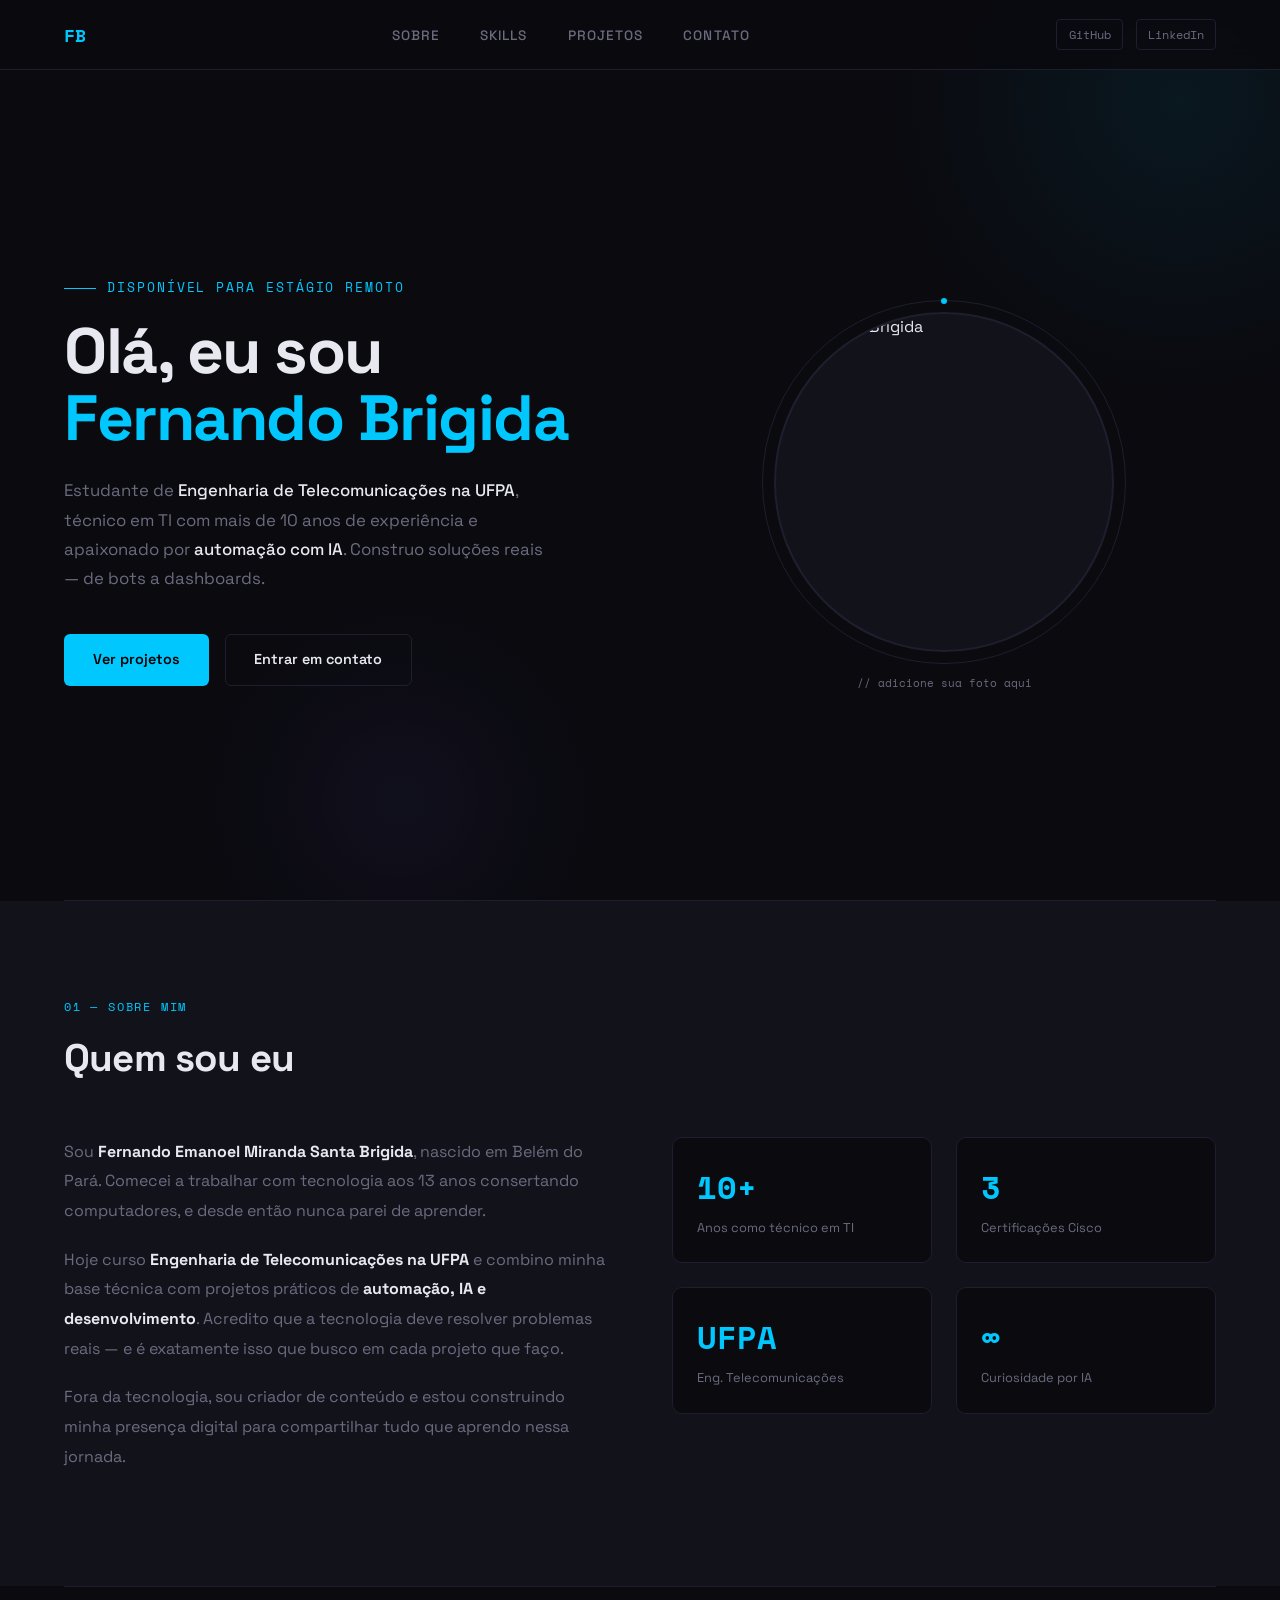
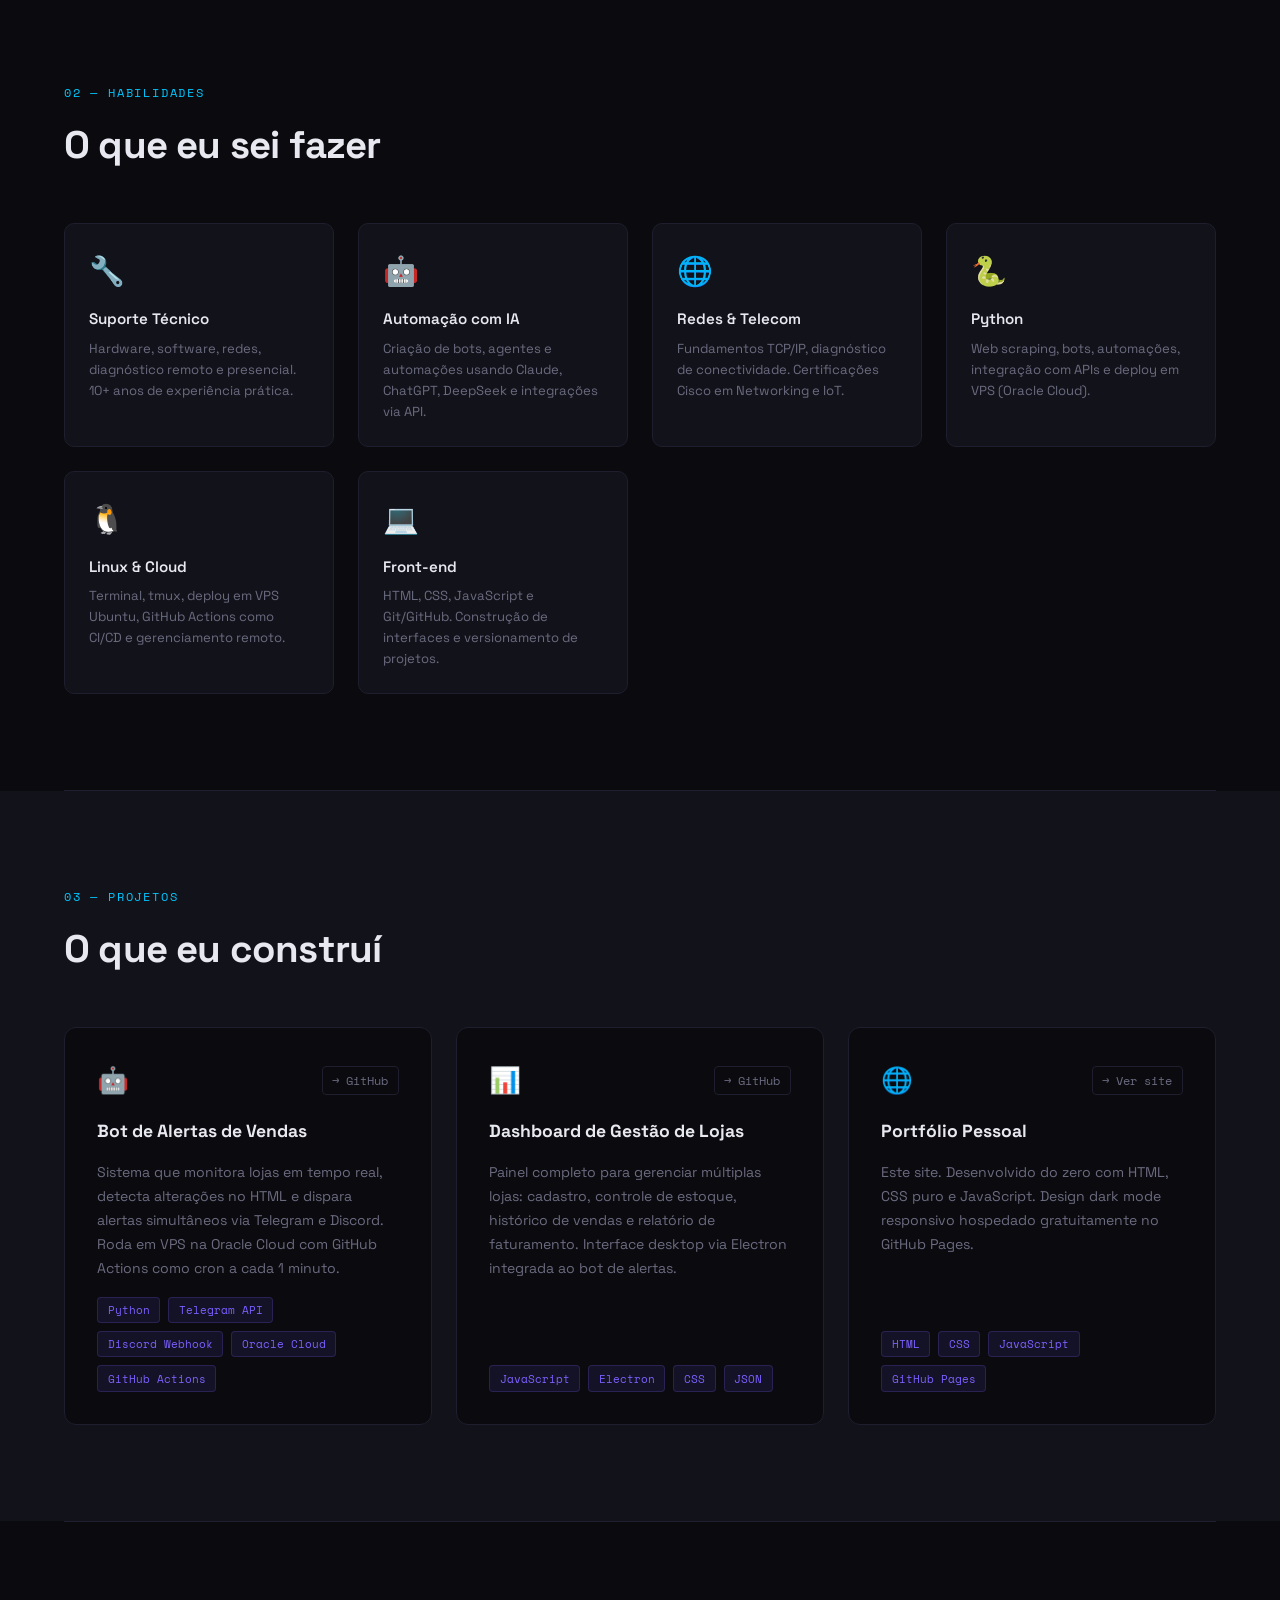
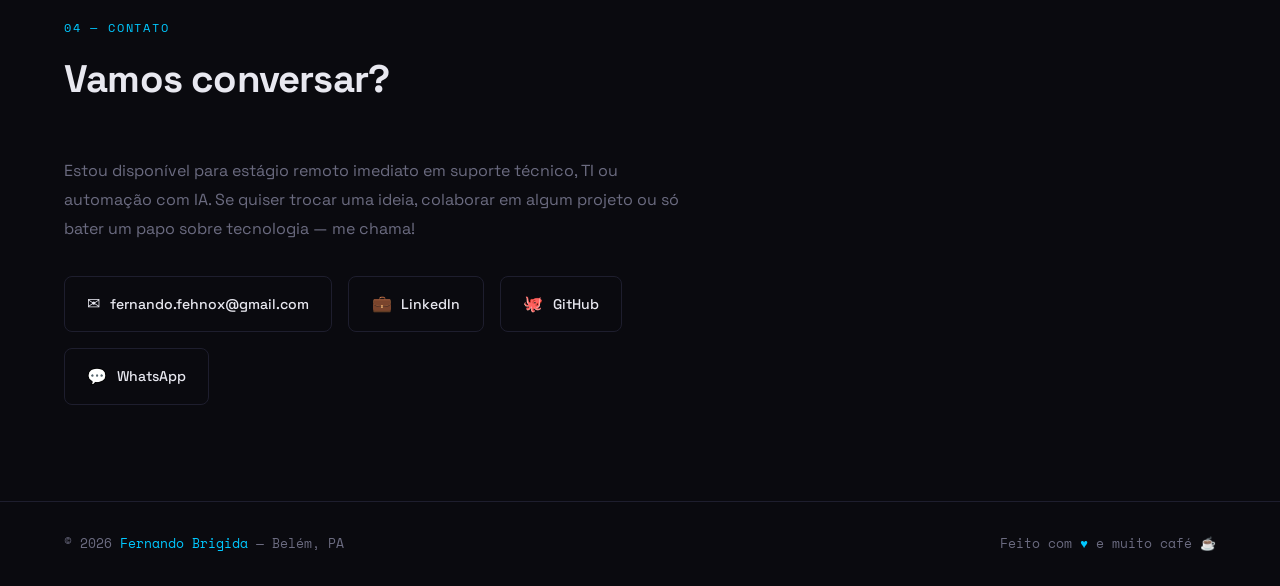
==== index.html @ 45d52f2b "primeiro commit - Portifolio" ====
<!DOCTYPE html>
<html lang="pt-BR">
<head>
  <meta charset="UTF-8" />
  <meta name="viewport" content="width=device-width, initial-scale=1.0" />
  <title>Fernando Brigida</title>
  <link rel="preconnect" href="https://fonts.googleapis.com" />
  <link href="https://fonts.googleapis.com/css2?family=Space+Grotesk:wght@300;400;500;600;700&family=Space+Mono:wght@400;700&display=swap" rel="stylesheet" />
  <link rel="stylesheet" href="style.css" />
</head>
<body>

  <!-- ── NAVBAR ── -->
  <nav id="navbar">
    <div class="nav-logo">FB</div>
    <ul class="nav-links">
      <li><a href="#about">Sobre</a></li>
      <li><a href="#skills">Skills</a></li>
      <li><a href="#projects">Projetos</a></li>
      <li><a href="#contact">Contato</a></li>
    </ul>
    <div class="nav-socials">
      <a href="https://github.com/fehnox" target="_blank">GitHub</a>
      <a href="https://linkedin.com/in/fernandobrigida" target="_blank">LinkedIn</a>
    </div>
    <button class="nav-toggle" id="navToggle" aria-label="Abrir menu">☰</button>
  </nav>

  <!-- Menu mobile -->
  <div class="mobile-menu" id="mobileMenu">
    <a href="#about" class="mobile-link">Sobre</a>
    <a href="#skills" class="mobile-link">Skills</a>
    <a href="#projects" class="mobile-link">Projetos</a>
    <a href="#contact" class="mobile-link">Contato</a>
  </div>

  <!-- ── HERO ── -->
  <section id="hero">
    <div class="hero-text">
      <div class="hero-tag">Disponível para estágio remoto</div>
      <h1>Olá, eu sou<br /><span class="accent">Fernando Brigida</span></h1>
      <p class="hero-desc">
        Estudante de <strong>Engenharia de Telecomunicações na UFPA</strong>, técnico em TI com mais de 10 anos de experiência e apaixonado por <strong>automação com IA</strong>. Construo soluções reais — de bots a dashboards.
      </p>
      <div class="hero-btns">
        <a href="#projects" class="btn btn-primary">Ver projetos</a>
        <a href="#contact" class="btn btn-outline">Entrar em contato</a>
      </div>
    </div>

    <div class="hero-visual">
      <div class="avatar-wrap">
        <div class="avatar-ring"></div>
        <div class="avatar-circle">
        
          <img src="assets/minhafoto.jpg" alt="Fernando Brigida" class="avatar-img" />
          </div>
        <div class="avatar-note">// adicione sua foto aqui</div>
      </div>
    </div>
  </section>

  <div class="divider"></div>

  <!-- ── SOBRE ── -->
  <section id="about">
    <div class="section-label">01 — sobre mim</div>
    <h2 class="section-title">Quem sou eu</h2>
    <div class="about-grid">
      <div class="about-text">
        <p>
          Sou <strong>Fernando Emanoel Miranda Santa Brigida</strong>, nascido em Belém do Pará. Comecei a trabalhar com tecnologia aos 13 anos consertando computadores, e desde então nunca parei de aprender.
        </p>
        <p>
          Hoje curso <strong>Engenharia de Telecomunicações na UFPA</strong> e combino minha base técnica com projetos práticos de <strong>automação, IA e desenvolvimento</strong>. Acredito que a tecnologia deve resolver problemas reais — e é exatamente isso que busco em cada projeto que faço.
        </p>
        <p>
          Fora da tecnologia, sou criador de conteúdo e estou construindo minha presença digital para compartilhar tudo que aprendo nessa jornada.
        </p>
      </div>
      <div class="about-stats">
        <div class="stat-card">
          <div class="stat-num">10+</div>
          <div class="stat-label">Anos como técnico em TI</div>
        </div>
        <div class="stat-card">
          <div class="stat-num">3</div>
          <div class="stat-label">Certificações Cisco</div>
        </div>
        <div class="stat-card">
          <div class="stat-num">UFPA</div>
          <div class="stat-label">Eng. Telecomunicações</div>
        </div>
        <div class="stat-card">
          <div class="stat-num">∞</div>
          <div class="stat-label">Curiosidade por IA</div>
        </div>
      </div>
    </div>
  </section>

  <div class="divider"></div>

  <!-- ── SKILLS ── -->
  <section id="skills">
    <div class="section-label">02 — habilidades</div>
    <h2 class="section-title">O que eu sei fazer</h2>
    <div class="skills-grid">
      <div class="skill-card">
        <div class="skill-icon">🔧</div>
        <div class="skill-name">Suporte Técnico</div>
        <div class="skill-desc">Hardware, software, redes, diagnóstico remoto e presencial. 10+ anos de experiência prática.</div>
      </div>
      <div class="skill-card">
        <div class="skill-icon">🤖</div>
        <div class="skill-name">Automação com IA</div>
        <div class="skill-desc">Criação de bots, agentes e automações usando Claude, ChatGPT, DeepSeek e integrações via API.</div>
      </div>
      <div class="skill-card">
        <div class="skill-icon">🌐</div>
        <div class="skill-name">Redes & Telecom</div>
        <div class="skill-desc">Fundamentos TCP/IP, diagnóstico de conectividade. Certificações Cisco em Networking e IoT.</div>
      </div>
      <div class="skill-card">
        <div class="skill-icon">🐍</div>
        <div class="skill-name">Python</div>
        <div class="skill-desc">Web scraping, bots, automações, integração com APIs e deploy em VPS (Oracle Cloud).</div>
      </div>
      <div class="skill-card">
        <div class="skill-icon">🐧</div>
        <div class="skill-name">Linux & Cloud</div>
        <div class="skill-desc">Terminal, tmux, deploy em VPS Ubuntu, GitHub Actions como CI/CD e gerenciamento remoto.</div>
      </div>
      <div class="skill-card">
        <div class="skill-icon">💻</div>
        <div class="skill-name">Front-end</div>
        <div class="skill-desc">HTML, CSS, JavaScript e Git/GitHub. Construção de interfaces e versionamento de projetos.</div>
      </div>
    </div>
  </section>

  <div class="divider"></div>

  <!-- ── PROJETOS ── -->
  <section id="projects">
    <div class="section-label">03 — projetos</div>
    <h2 class="section-title">O que eu construí</h2>
    <div class="projects-grid">

      <div class="project-card">
        <div class="project-header">
          <div class="project-icon">🤖</div>
          <a href="https://github.com/fehnox/boot-telegram-vendinhas-herosaga" target="_blank" class="project-link">→ GitHub</a>
        </div>
        <div class="project-title">Bot de Alertas de Vendas</div>
        <div class="project-desc">
          Sistema que monitora lojas em tempo real, detecta alterações no HTML e dispara alertas simultâneos via Telegram e Discord. Roda em VPS na Oracle Cloud com GitHub Actions como cron a cada 1 minuto.
        </div>
        <div class="project-tags">
          <span class="tag">Python</span>
          <span class="tag">Telegram API</span>
          <span class="tag">Discord Webhook</span>
          <span class="tag">Oracle Cloud</span>
          <span class="tag">GitHub Actions</span>
        </div>
      </div>

      <div class="project-card">
        <div class="project-header">
          <div class="project-icon">📊</div>
          <a href="https://github.com/fehnox" target="_blank" class="project-link">→ GitHub</a>
        </div>
        <div class="project-title">Dashboard de Gestão de Lojas</div>
        <div class="project-desc">
          Painel completo para gerenciar múltiplas lojas: cadastro, controle de estoque, histórico de vendas e relatório de faturamento. Interface desktop via Electron integrada ao bot de alertas.
        </div>
        <div class="project-tags">
          <span class="tag">JavaScript</span>
          <span class="tag">Electron</span>
          <span class="tag">CSS</span>
          <span class="tag">JSON</span>
        </div>
      </div>

      <div class="project-card">
        <div class="project-header">
          <div class="project-icon">🌐</div>
          <a href="https://fehnox.github.io" target="_blank" class="project-link">→ Ver site</a>
        </div>
        <div class="project-title">Portfólio Pessoal</div>
        <div class="project-desc">
          Este site. Desenvolvido do zero com HTML, CSS puro e JavaScript. Design dark mode responsivo hospedado gratuitamente no GitHub Pages.
        </div>
        <div class="project-tags">
          <span class="tag">HTML</span>
          <span class="tag">CSS</span>
          <span class="tag">JavaScript</span>
          <span class="tag">GitHub Pages</span>
        </div>
      </div>

    </div>
  </section>

  <div class="divider"></div>

  <!-- ── CONTATO ── -->
  <section id="contact">
    <div class="section-label">04 — contato</div>
    <h2 class="section-title">Vamos conversar?</h2>
    <div class="contact-inner">
      <p>
        Estou disponível para estágio remoto imediato em suporte técnico, TI ou automação com IA. Se quiser trocar uma ideia, colaborar em algum projeto ou só bater um papo sobre tecnologia — me chama!
      </p>
      <div class="contact-links">
        <a href="mailto:fernando.fehnox@gmail.com" class="contact-link">
          <span class="icon">✉</span> fernando.fehnox@gmail.com
        </a>
        <a href="https://linkedin.com/in/fernandobrigida" target="_blank" class="contact-link">
          <span class="icon">💼</span> LinkedIn
        </a>
        <a href="https://github.com/fehnox" target="_blank" class="contact-link">
          <span class="icon">🐙</span> GitHub
        </a>
        <a href="https://wa.me/5591980102718" target="_blank" class="contact-link">
          <span class="icon">💬</span> WhatsApp
        </a>
      </div>
    </div>
  </section>

  <!-- ── FOOTER ── -->
  <footer>
    <p>© 2026 <span class="accent">Fernando Brigida</span> — Belém, PA</p>
    <p>Feito com <span class="accent">♥</span> e muito café ☕</p>
  </footer>

  <script src="script.js"></script>
</body>
</html>
---- style.css ----
/* ─────────────────────────────────────────
   style.css — Fernando Brígida Portfolio
   ───────────────────────────────────────── */

/* ── RESET & VARIÁVEIS ── */
*, *::before, *::after {
  box-sizing: border-box;
  margin: 0;
  padding: 0;
}

:root {
  --bg:         #0a0a0f;
  --surface:    #12121a;
  --border:     #1e1e2e;
  --accent:     #00c8ff;
  --accent2:    #7b61ff;
  --text:       #e8e8f0;
  --muted:      #6b6b80;
  --font-head:  'Space Grotesk', sans-serif;
  --font-mono:  'Space Mono', monospace;
}

html {
  scroll-behavior: smooth;
}

body {
  background: var(--bg);
  color: var(--text);
  font-family: var(--font-head);
  line-height: 1.6;
  overflow-x: hidden;
}

/* ── UTILITÁRIOS ── */
.accent { color: var(--accent); }

.divider {
  height: 1px;
  background: var(--border);
  margin: 0 4rem;
}

.section-label {
  font-family: var(--font-mono);
  font-size: 0.75rem;
  color: var(--accent);
  letter-spacing: 0.15em;
  text-transform: uppercase;
  margin-bottom: 0.7rem;
}

.section-title {
  font-size: clamp(1.8rem, 3vw, 2.6rem);
  font-weight: 700;
  letter-spacing: -0.8px;
  margin-bottom: 3rem;
}

/* ── BOTÕES ── */
.btn {
  display: inline-flex;
  align-items: center;
  gap: 0.5rem;
  padding: 0.85rem 1.8rem;
  border-radius: 6px;
  font-family: var(--font-head);
  font-size: 0.9rem;
  font-weight: 600;
  text-decoration: none;
  transition: all 0.2s;
  cursor: pointer;
  border: none;
}

.btn-primary {
  background: var(--accent);
  color: #000;
}
.btn-primary:hover {
  background: #33d4ff;
  transform: translateY(-2px);
}

.btn-outline {
  border: 1px solid var(--border);
  color: var(--text);
  background: transparent;
}
.btn-outline:hover {
  border-color: var(--accent);
  color: var(--accent);
}

/* ── NAVBAR ── */
#navbar {
  position: fixed;
  top: 0; left: 0; right: 0;
  z-index: 100;
  display: flex;
  align-items: center;
  justify-content: space-between;
  padding: 1.2rem 4rem;
  background: rgba(10, 10, 15, 0.85);
  backdrop-filter: blur(12px);
  border-bottom: 1px solid var(--border);
  transition: padding 0.3s;
}

#navbar.scrolled {
  padding: 0.8rem 4rem;
}

.nav-logo {
  font-family: var(--font-mono);
  font-size: 1.1rem;
  font-weight: 700;
  color: var(--accent);
  letter-spacing: -0.5px;
}

.nav-links {
  display: flex;
  gap: 2.5rem;
  list-style: none;
}

.nav-links a {
  color: var(--muted);
  text-decoration: none;
  font-size: 0.85rem;
  font-weight: 500;
  letter-spacing: 0.08em;
  text-transform: uppercase;
  transition: color 0.2s;
  position: relative;
}

.nav-links a::after {
  content: '';
  position: absolute;
  bottom: -4px; left: 0;
  width: 0; height: 1px;
  background: var(--accent);
  transition: width 0.2s;
}

.nav-links a:hover { color: var(--text); }
.nav-links a:hover::after { width: 100%; }

.nav-socials {
  display: flex;
  gap: 0.8rem;
}

.nav-socials a {
  color: var(--muted);
  text-decoration: none;
  font-size: 0.75rem;
  font-family: var(--font-mono);
  border: 1px solid var(--border);
  padding: 0.3rem 0.7rem;
  border-radius: 4px;
  transition: all 0.2s;
}
.nav-socials a:hover {
  color: var(--accent);
  border-color: var(--accent);
}

.nav-toggle {
  display: none;
  background: none;
  border: 1px solid var(--border);
  color: var(--text);
  font-size: 1.1rem;
  padding: 0.3rem 0.6rem;
  border-radius: 4px;
  cursor: pointer;
}

/* ── MENU MOBILE ── */
.mobile-menu {
  display: none;
  flex-direction: column;
  position: fixed;
  top: 65px; left: 0; right: 0;
  background: var(--surface);
  border-bottom: 1px solid var(--border);
  z-index: 99;
  padding: 1rem 0;
}

.mobile-menu.open {
  display: flex;
}

.mobile-link {
  color: var(--text);
  text-decoration: none;
  padding: 0.9rem 2rem;
  font-size: 0.95rem;
  font-weight: 500;
  border-bottom: 1px solid var(--border);
  transition: color 0.2s, background 0.2s;
}
.mobile-link:hover {
  color: var(--accent);
  background: rgba(0, 200, 255, 0.05);
}

/* ── HERO ── */
#hero {
  min-height: 100vh;
  display: grid;
  grid-template-columns: 1fr 1fr;
  align-items: center;
  padding: 8rem 4rem 4rem;
  gap: 4rem;
  position: relative;
  overflow: hidden;
}

/* Glows decorativos */
#hero::before {
  content: '';
  position: absolute;
  top: -200px; right: -200px;
  width: 600px; height: 600px;
  background: radial-gradient(circle, rgba(0,200,255,0.07) 0%, transparent 70%);
  pointer-events: none;
}
#hero::after {
  content: '';
  position: absolute;
  bottom: -100px; left: 200px;
  width: 400px; height: 400px;
  background: radial-gradient(circle, rgba(123,97,255,0.06) 0%, transparent 70%);
  pointer-events: none;
}

.hero-text {
  position: relative;
  z-index: 1;
}

.hero-tag {
  font-family: var(--font-mono);
  font-size: 0.8rem;
  color: var(--accent);
  letter-spacing: 0.15em;
  text-transform: uppercase;
  margin-bottom: 1.2rem;
  display: flex;
  align-items: center;
  gap: 0.7rem;
}
.hero-tag::before {
  content: '';
  width: 2rem; height: 1px;
  background: var(--accent);
}

.hero-text h1 {
  font-size: clamp(2.8rem, 5vw, 4.5rem);
  font-weight: 700;
  line-height: 1.05;
  margin-bottom: 1.5rem;
  letter-spacing: -1.5px;
}

.hero-desc {
  color: var(--muted);
  font-size: 1.05rem;
  max-width: 480px;
  margin-bottom: 2.5rem;
  line-height: 1.75;
}
.hero-desc strong { color: var(--text); font-weight: 500; }

.hero-btns {
  display: flex;
  gap: 1rem;
  flex-wrap: wrap;
}

/* ── AVATAR ── */
.hero-visual {
  display: flex;
  justify-content: center;
  align-items: center;
  position: relative;
  z-index: 1;
}

.avatar-wrap {
  position: relative;
  width: 340px; height: 340px;
}

.avatar-ring {
  position: absolute;
  inset: -12px;
  border-radius: 50%;
  border: 1px solid var(--border);
  animation: spin 20s linear infinite;
}
.avatar-ring::before {
  content: '';
  position: absolute;
  top: -3px; left: 50%;
  width: 6px; height: 6px;
  background: var(--accent);
  border-radius: 50%;
  transform: translateX(-50%);
}

@keyframes spin {
  to { transform: rotate(360deg); }
}

.avatar-circle {
  width: 100%; height: 100%;
  border-radius: 50%;
  background: var(--surface);
  border: 2px solid var(--border);
  display: flex;
  align-items: center;
  justify-content: center;
  overflow: hidden;
}

.avatar-placeholder {
  font-size: 7rem;
  line-height: 1;
  user-select: none;
}

.avatar-img {
  width: 100%;
  height: 100%;
  object-fit: cover;
}

.avatar-note {
  position: absolute;
  bottom: -2.5rem; left: 50%;
  transform: translateX(-50%);
  font-family: var(--font-mono);
  font-size: 0.7rem;
  color: var(--muted);
  white-space: nowrap;
}

/* ── SOBRE ── */
#about {
  background: var(--surface);
  padding: 6rem 4rem;
}

.about-grid {
  display: grid;
  grid-template-columns: 1fr 1fr;
  gap: 4rem;
  align-items: start;
}

.about-text p {
  color: var(--muted);
  line-height: 1.85;
  margin-bottom: 1.2rem;
  font-size: 1rem;
}
.about-text p strong { color: var(--text); }

.about-stats {
  display: grid;
  grid-template-columns: 1fr 1fr;
  gap: 1.5rem;
}

.stat-card {
  background: var(--bg);
  border: 1px solid var(--border);
  border-radius: 10px;
  padding: 1.5rem;
  transition: border-color 0.2s;
}
.stat-card:hover { border-color: var(--accent); }

.stat-num {
  font-size: 2rem;
  font-weight: 700;
  color: var(--accent);
  font-family: var(--font-mono);
}

.stat-label {
  font-size: 0.8rem;
  color: var(--muted);
  margin-top: 0.3rem;
}

/* ── SKILLS ── */
#skills {
  padding: 6rem 4rem;
}

.skills-grid {
  display: grid;
  grid-template-columns: repeat(auto-fill, minmax(260px, 1fr));
  gap: 1.5rem;
}

.skill-card {
  background: var(--surface);
  border: 1px solid var(--border);
  border-radius: 10px;
  padding: 1.5rem;
  transition: border-color 0.2s, transform 0.2s;
}
.skill-card:hover {
  border-color: var(--accent);
  transform: translateY(-3px);
}

.skill-icon { font-size: 1.8rem; margin-bottom: 0.8rem; }
.skill-name { font-weight: 600; font-size: 0.95rem; margin-bottom: 0.4rem; }
.skill-desc { font-size: 0.82rem; color: var(--muted); line-height: 1.6; }

/* ── PROJETOS ── */
#projects {
  background: var(--surface);
  padding: 6rem 4rem;
}

.projects-grid {
  display: grid;
  grid-template-columns: repeat(auto-fill, minmax(320px, 1fr));
  gap: 1.5rem;
}

.project-card {
  background: var(--bg);
  border: 1px solid var(--border);
  border-radius: 12px;
  padding: 2rem;
  display: flex;
  flex-direction: column;
  gap: 1rem;
  transition: border-color 0.2s, transform 0.2s;
}
.project-card:hover {
  border-color: var(--accent2);
  transform: translateY(-4px);
}

.project-header {
  display: flex;
  align-items: center;
  justify-content: space-between;
}

.project-icon { font-size: 1.6rem; }

.project-link {
  font-family: var(--font-mono);
  font-size: 0.75rem;
  color: var(--muted);
  text-decoration: none;
  border: 1px solid var(--border);
  padding: 0.25rem 0.6rem;
  border-radius: 4px;
  transition: all 0.2s;
}
.project-link:hover {
  color: var(--accent);
  border-color: var(--accent);
}

.project-title {
  font-weight: 700;
  font-size: 1.1rem;
}

.project-desc {
  font-size: 0.88rem;
  color: var(--muted);
  line-height: 1.7;
  flex: 1;
}

.project-tags {
  display: flex;
  gap: 0.5rem;
  flex-wrap: wrap;
  margin-top: auto;
}

.tag {
  font-family: var(--font-mono);
  font-size: 0.7rem;
  color: var(--accent2);
  background: rgba(123, 97, 255, 0.1);
  border: 1px solid rgba(123, 97, 255, 0.2);
  padding: 0.2rem 0.6rem;
  border-radius: 4px;
}

/* ── CONTATO ── */
#contact {
  padding: 6rem 4rem;
}

.contact-inner {
  max-width: 640px;
}

.contact-inner p {
  color: var(--muted);
  font-size: 1rem;
  line-height: 1.8;
  margin-bottom: 2rem;
}

.contact-links {
  display: flex;
  flex-wrap: wrap;
  gap: 1rem;
}

.contact-link {
  display: flex;
  align-items: center;
  gap: 0.6rem;
  padding: 0.9rem 1.4rem;
  border: 1px solid var(--border);
  border-radius: 8px;
  text-decoration: none;
  color: var(--text);
  font-size: 0.88rem;
  font-weight: 500;
  transition: all 0.2s;
}
.contact-link:hover {
  border-color: var(--accent);
  color: var(--accent);
  transform: translateY(-2px);
}

.contact-link .icon { font-size: 1rem; }

/* ── FOOTER ── */
footer {
  padding: 2rem 4rem;
  border-top: 1px solid var(--border);
  display: flex;
  align-items: center;
  justify-content: space-between;
}

footer p {
  font-size: 0.8rem;
  color: var(--muted);
  font-family: var(--font-mono);
}

/* ── RESPONSIVO ── */
@media (max-width: 900px) {
  .about-grid { grid-template-columns: 1fr; }
  #hero { grid-template-columns: 1fr; padding: 7rem 2rem 3rem; }
}

@media (max-width: 768px) {
  #navbar { padding: 1rem 1.5rem; }
  .nav-links { display: none; }
  .nav-socials { display: none; }
  .nav-toggle { display: block; }

  .divider { margin: 0 1.5rem; }

  #hero {
    text-align: center;
    padding: 6rem 1.5rem 3rem;
  }
  .hero-visual { order: -1; }
  .avatar-wrap { width: 220px; height: 220px; }
  .hero-tag { justify-content: center; }
  .hero-btns { justify-content: center; }

  #about, #skills, #projects, #contact { padding: 4rem 1.5rem; }

  footer {
    padding: 1.5rem;
    flex-direction: column;
    gap: 0.5rem;
    text-align: center;
  }
}
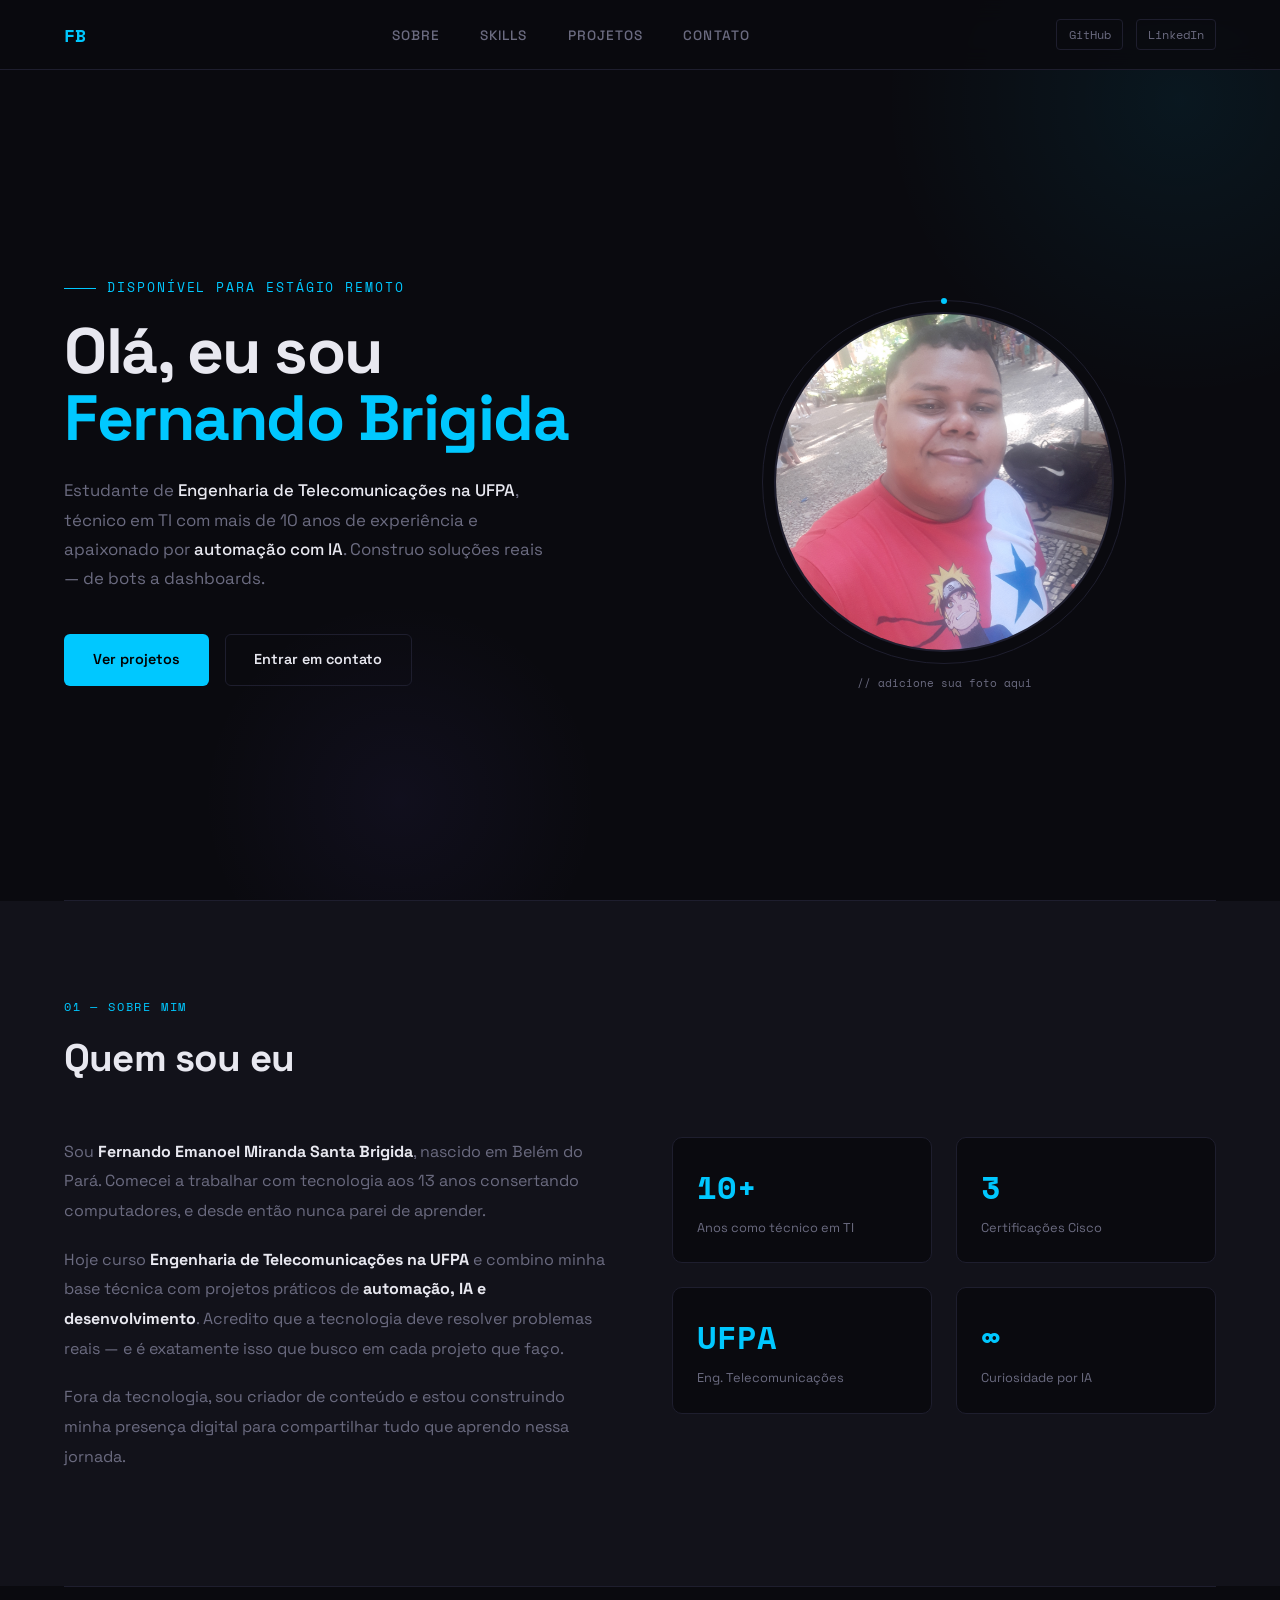
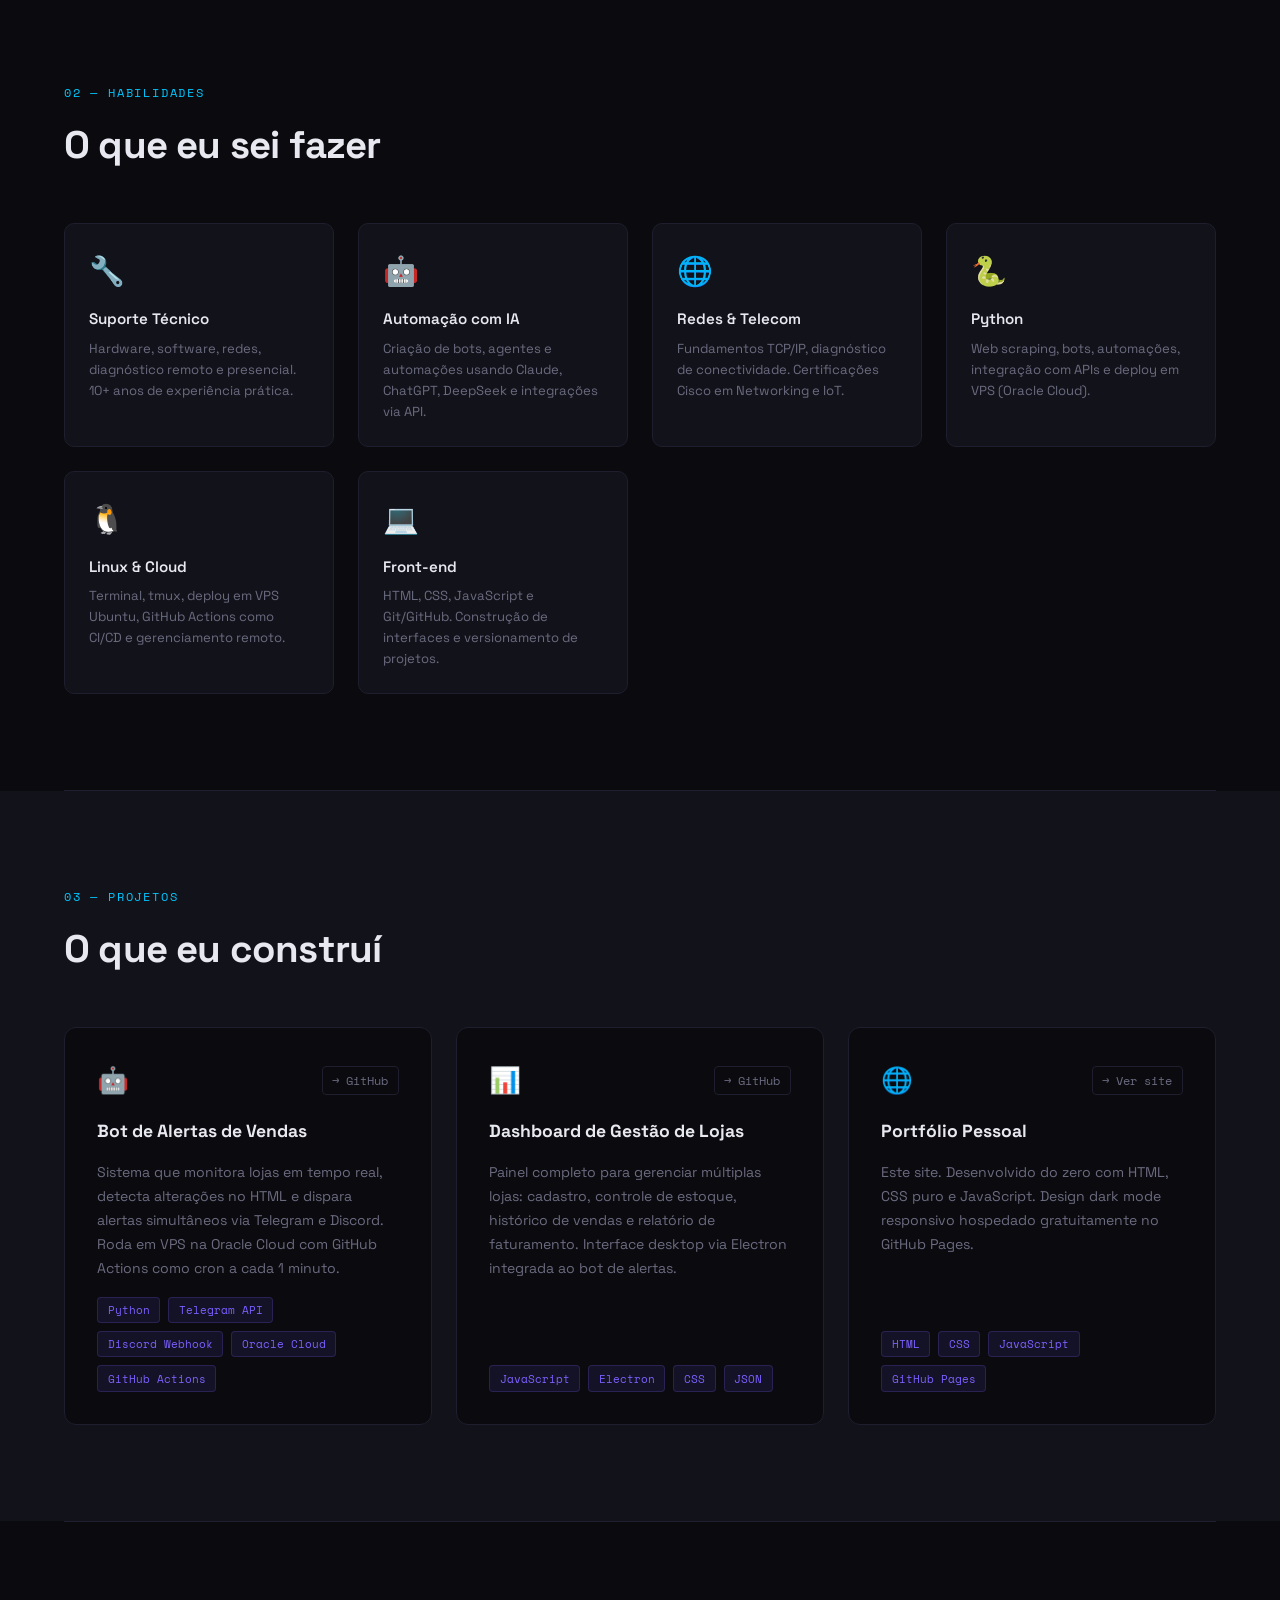
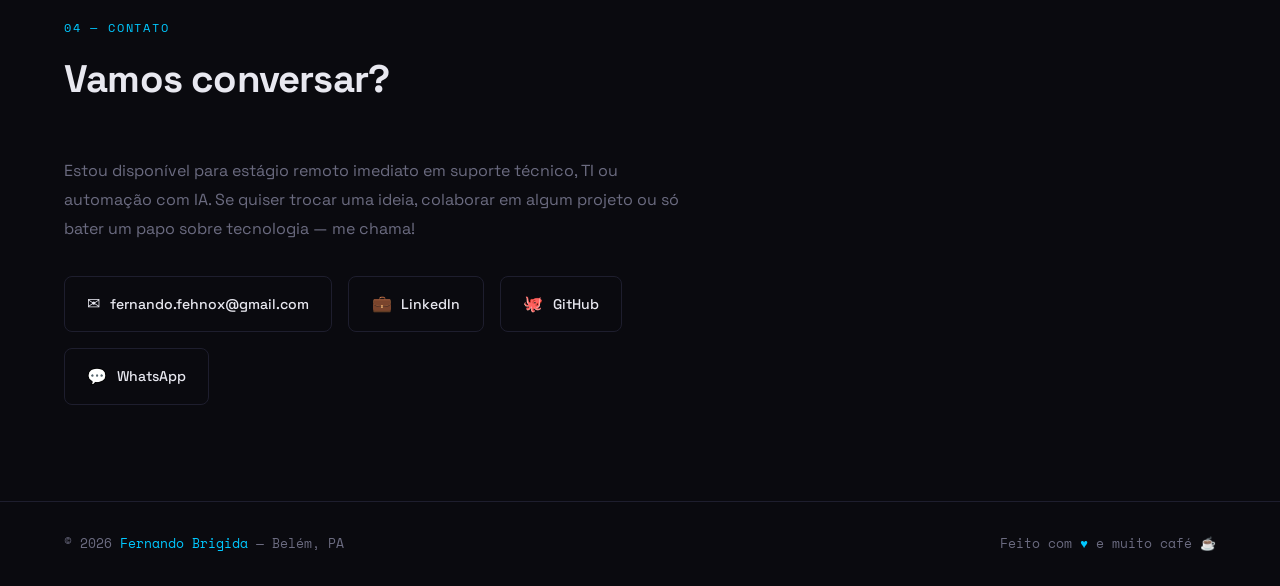
==== commit 7bb3cc7c: "corrige do caminho da foto" ====
--- a/index.html
+++ b/index.html
@@ -53,7 +53,7 @@
         <div class="avatar-ring"></div>
         <div class="avatar-circle">
         
-          <img src="assets/minhafoto.jpg" alt="Fernando Brigida" class="avatar-img" />
+          <img src="Assets/minhafoto.jpg" alt="Fernando Brígida" class="avatar-img" />
           </div>
         <div class="avatar-note">// adicione sua foto aqui</div>
       </div>
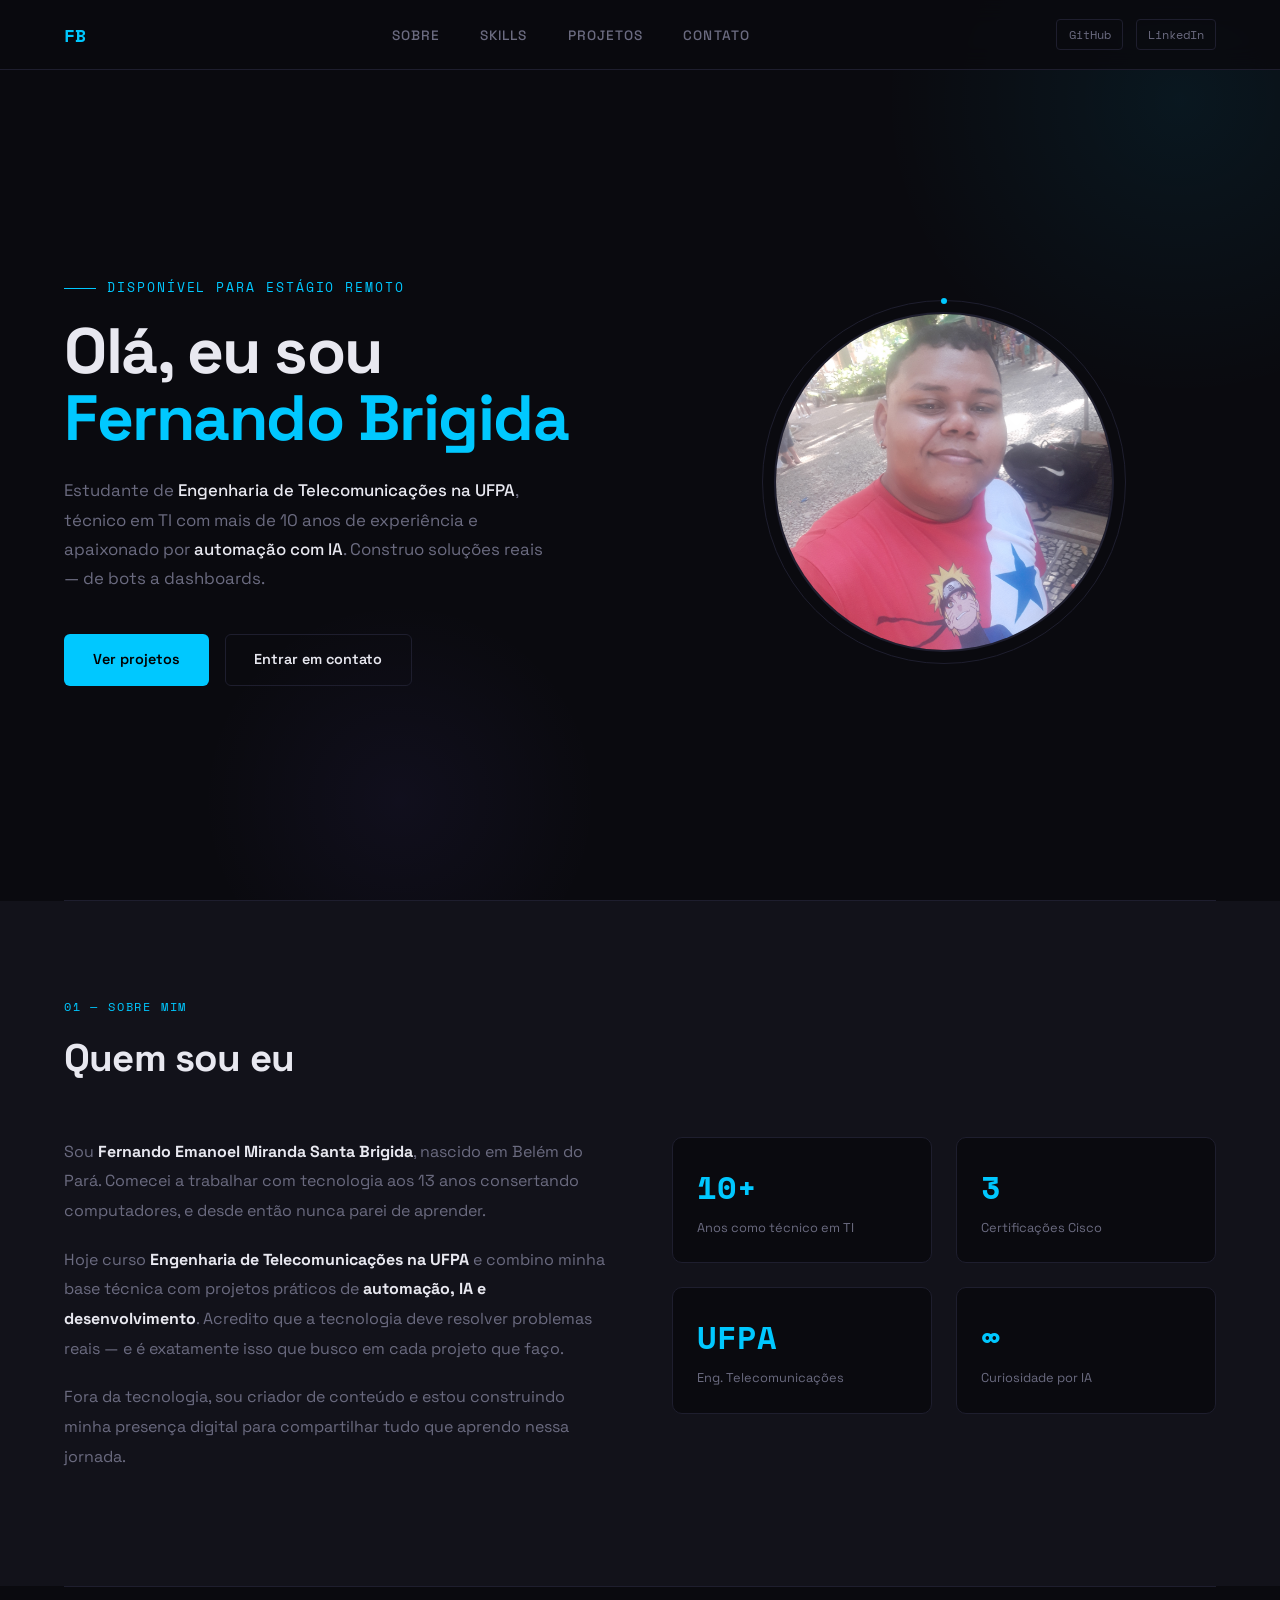
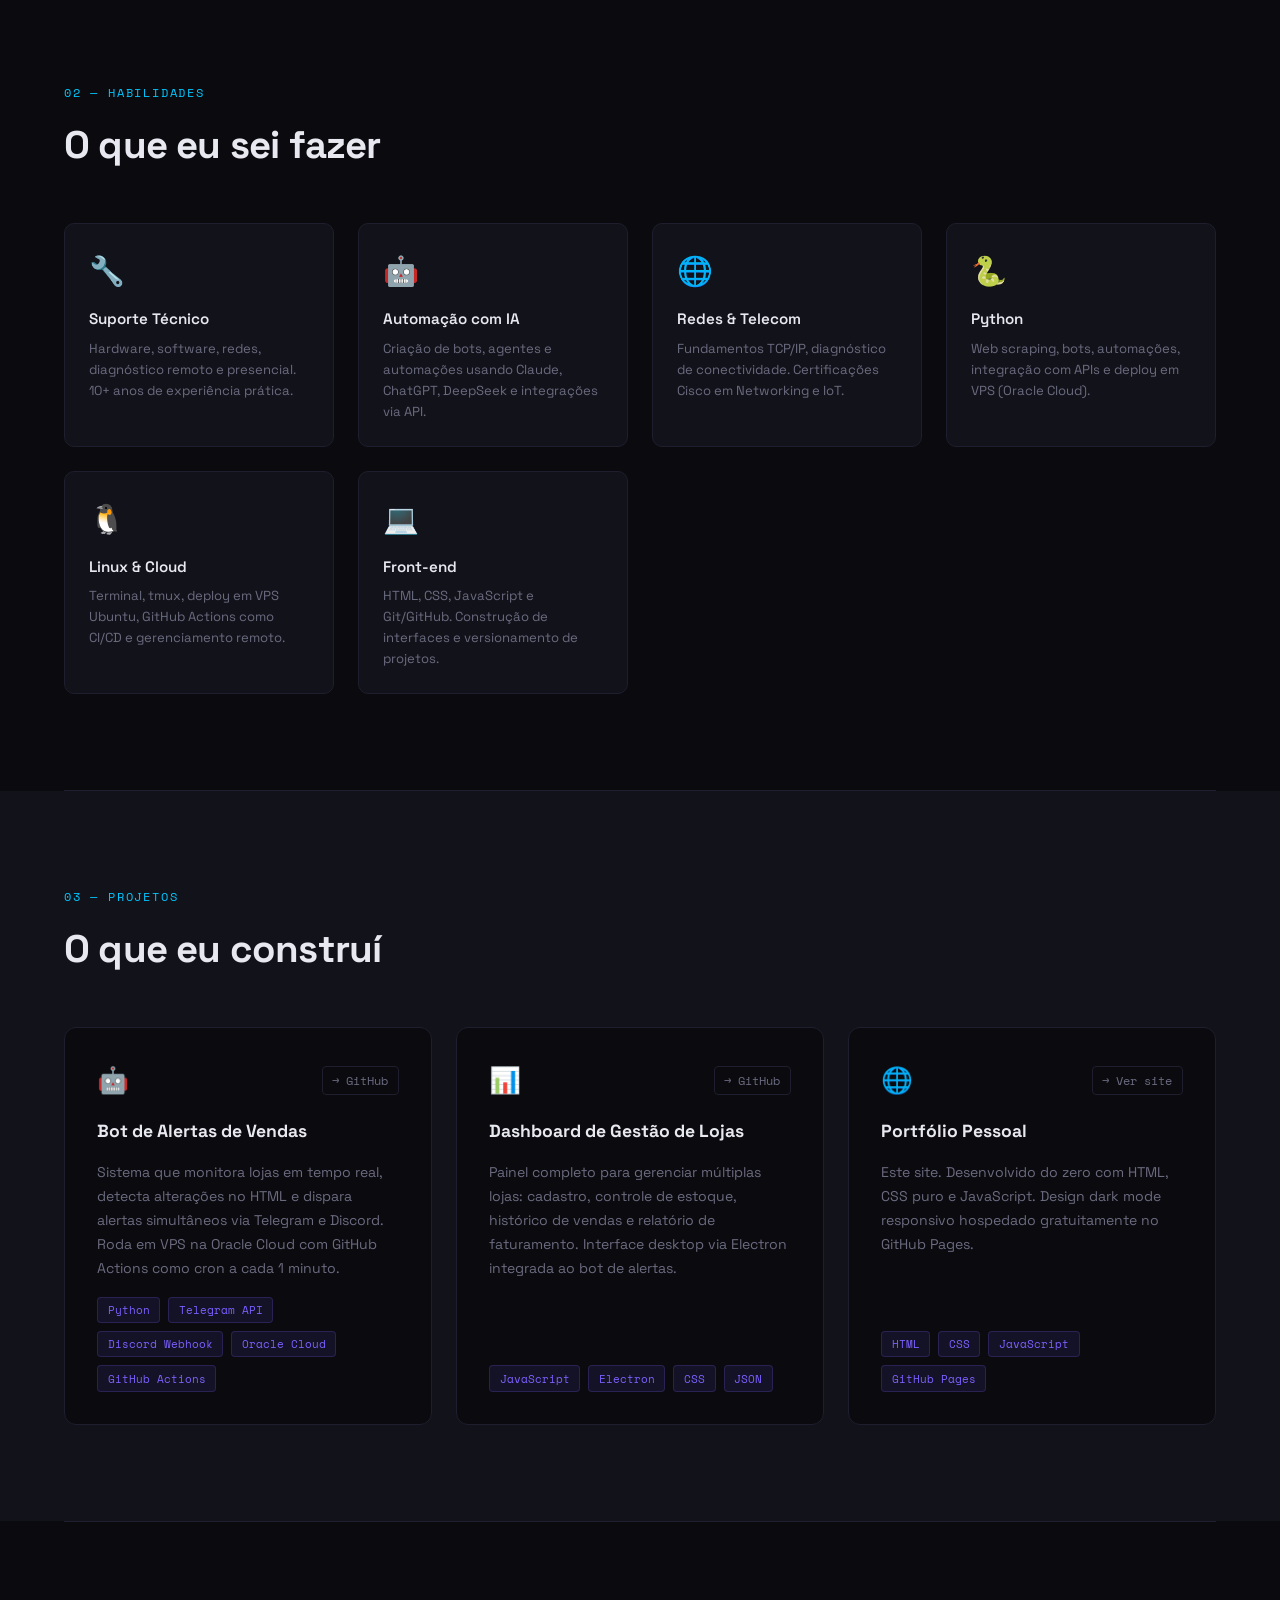
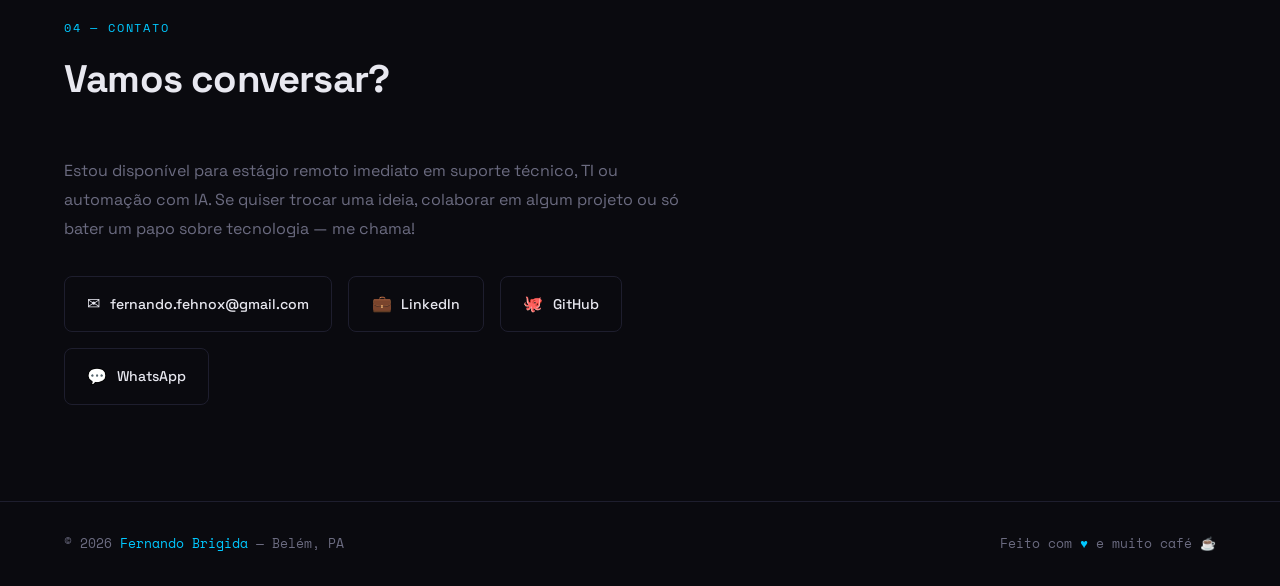
==== commit b7ed8e20: "corrigindo bugs" ====
--- a/index.html
+++ b/index.html
@@ -55,7 +55,7 @@
         
           <img src="Assets/minhafoto.jpg" alt="Fernando Brígida" class="avatar-img" />
           </div>
-        <div class="avatar-note">// adicione sua foto aqui</div>
+        <div class="avatar-note"></div>
       </div>
     </div>
   </section>
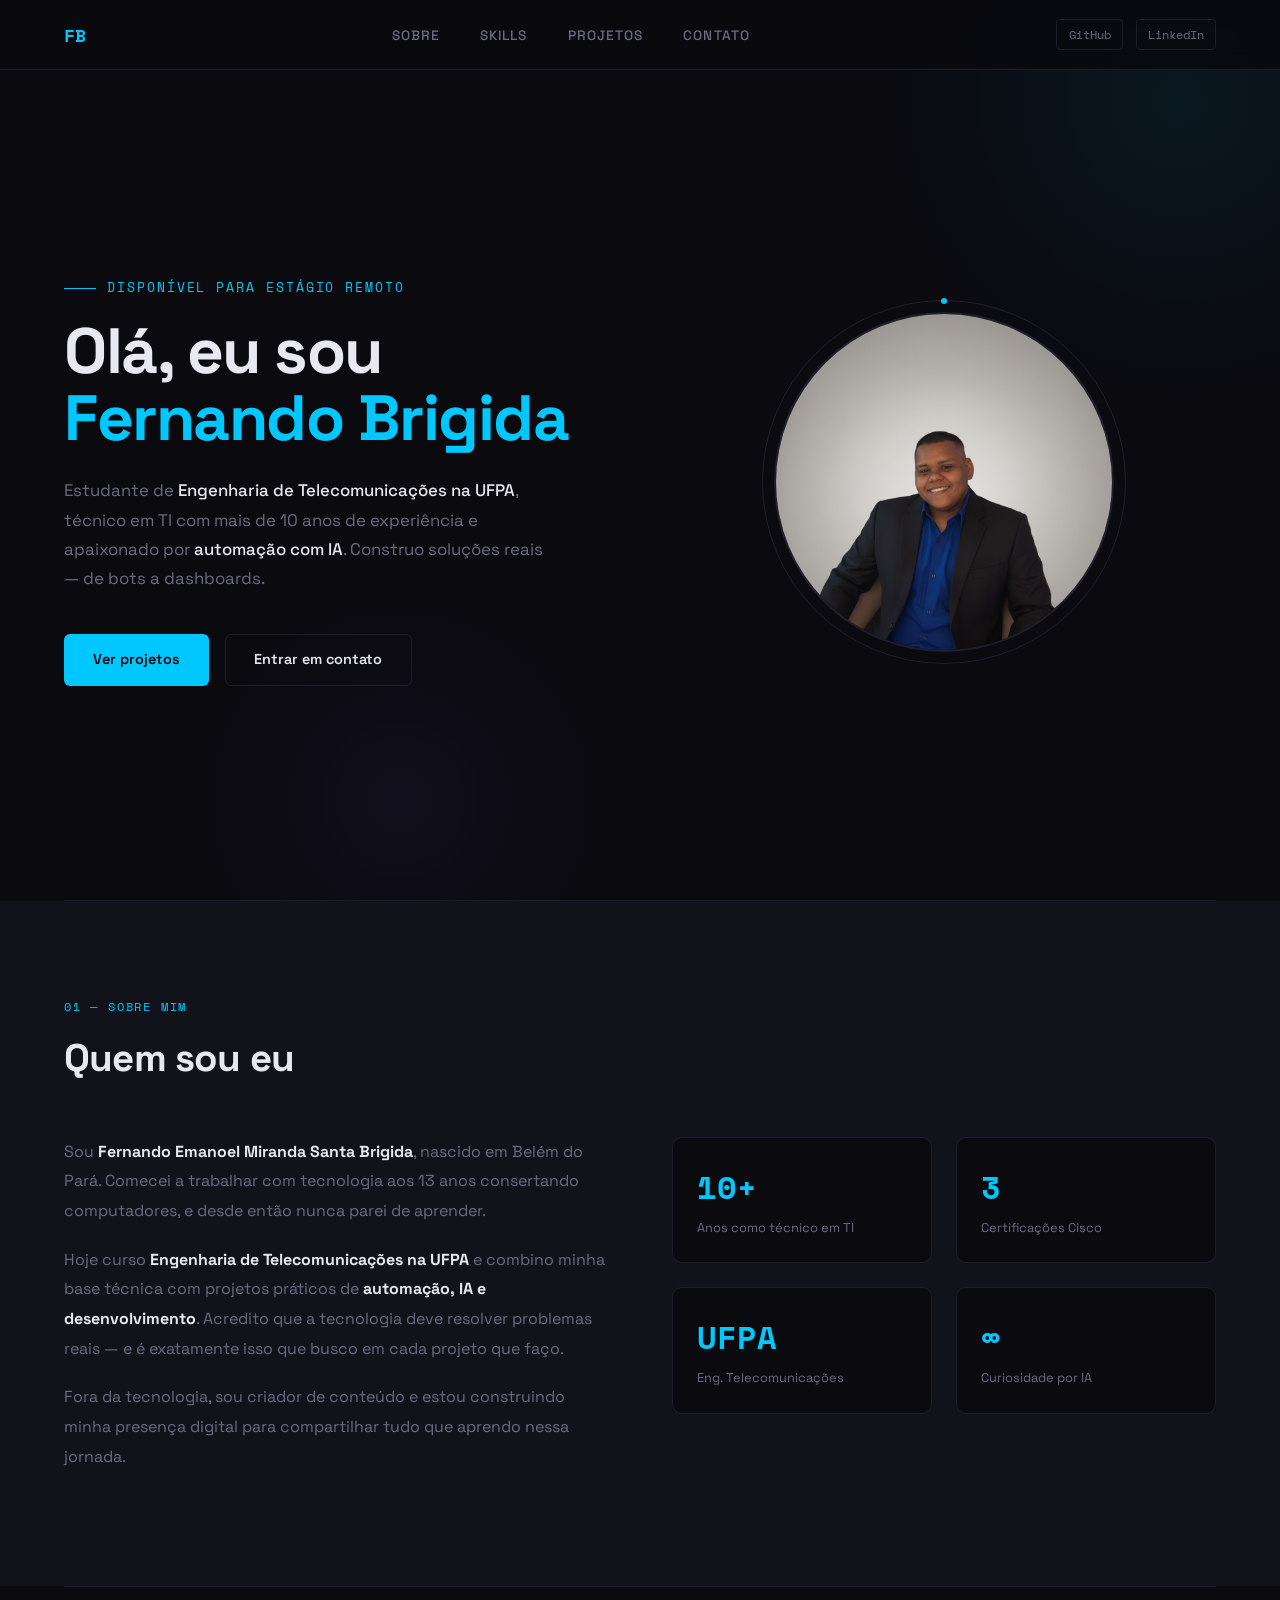
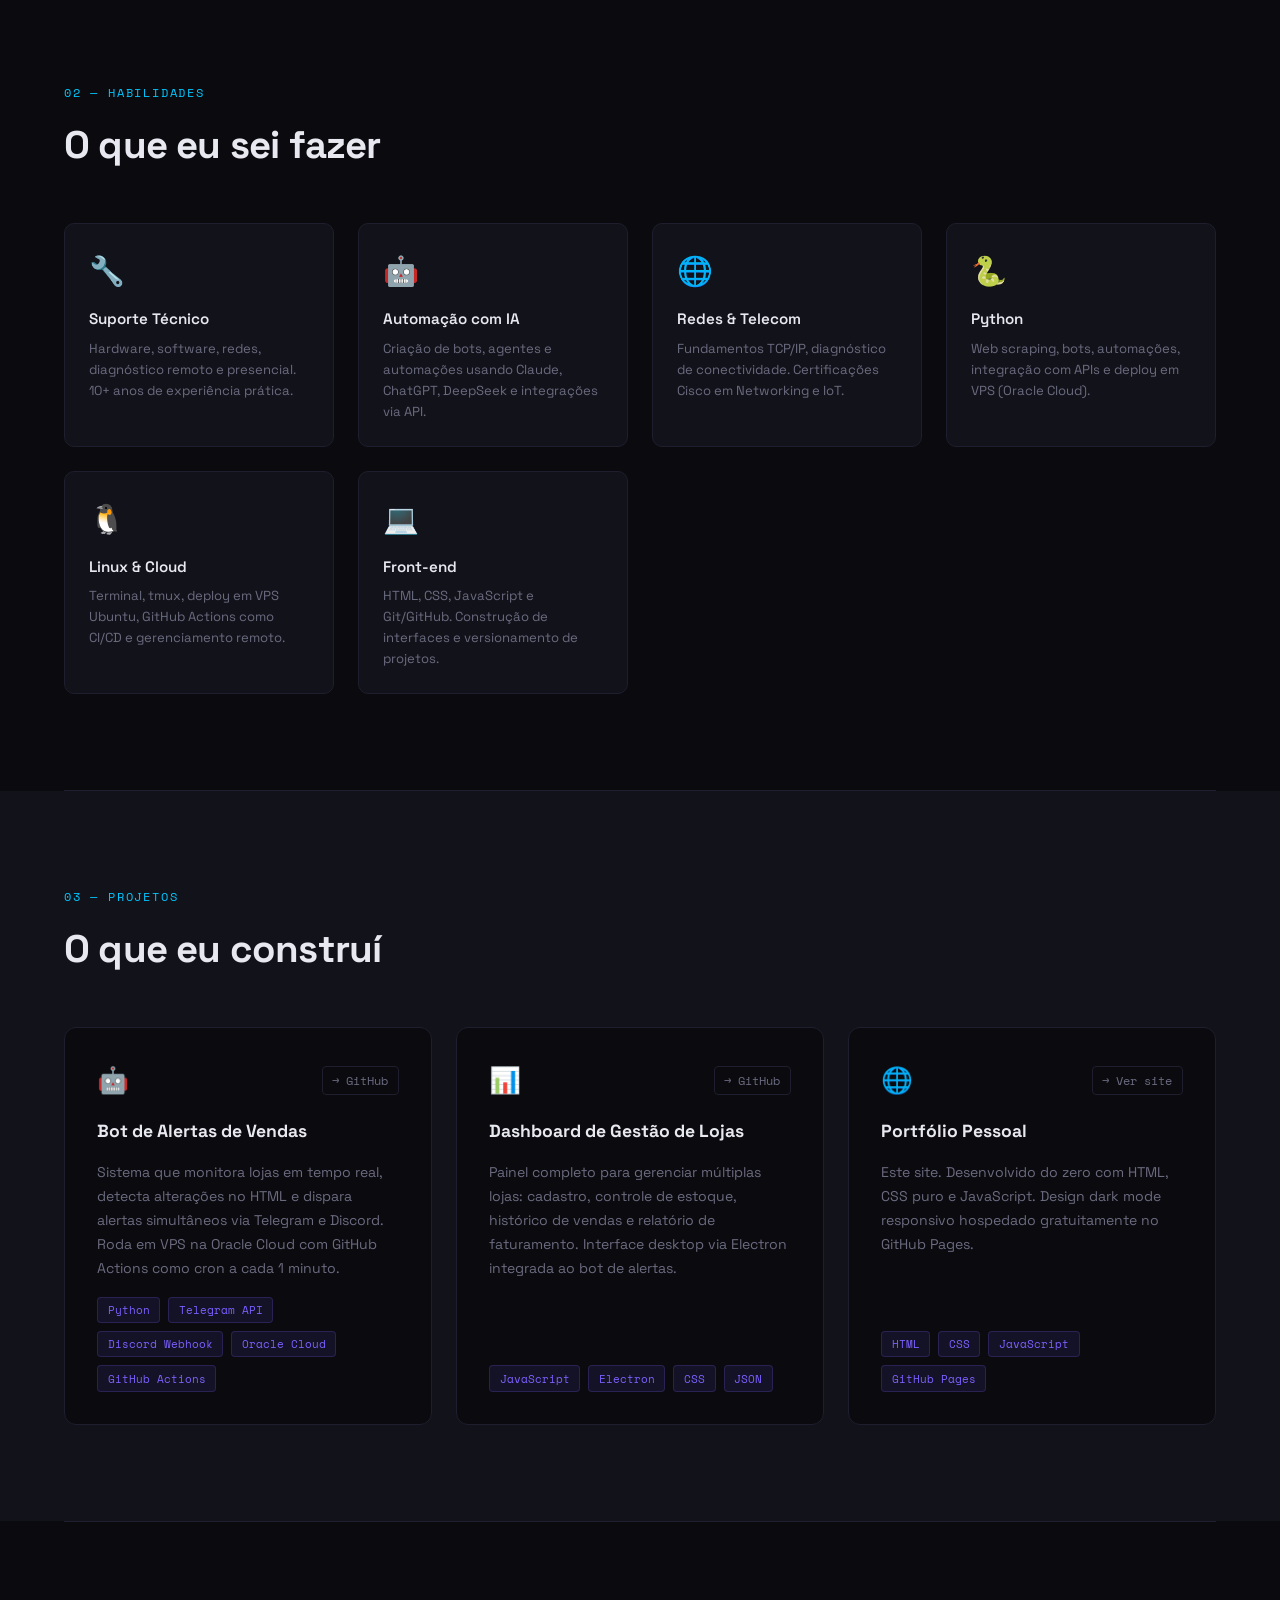
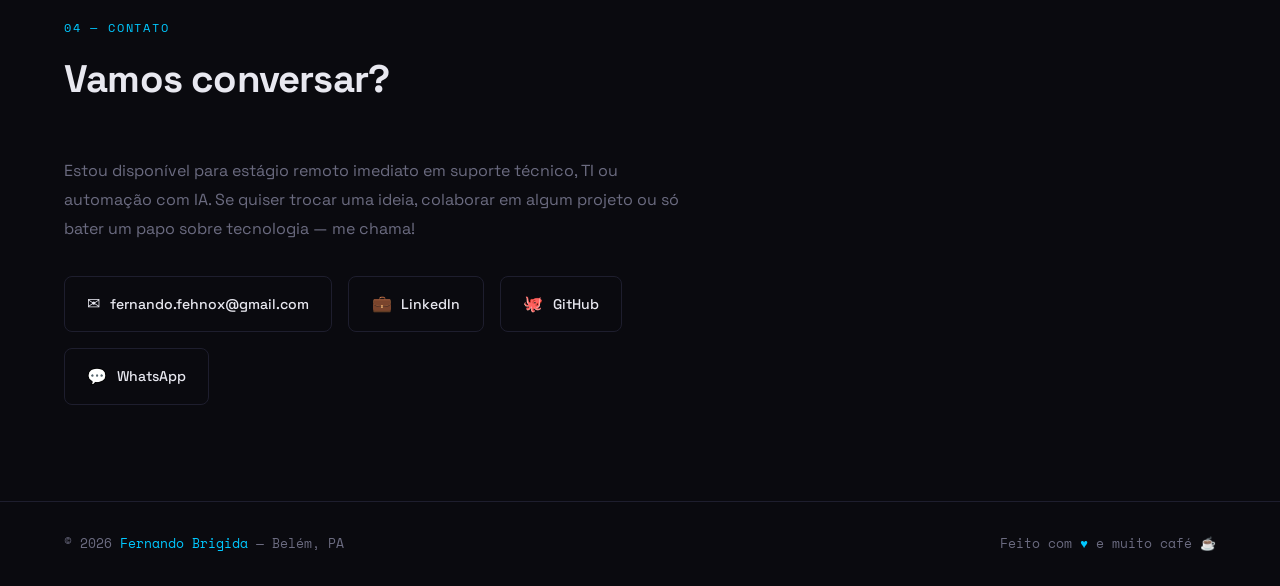
==== commit 58ff568c: "atualização da foto" ====
--- a/index.html
+++ b/index.html
@@ -53,7 +53,7 @@
         <div class="avatar-ring"></div>
         <div class="avatar-circle">
         
-          <img src="Assets/minhafoto.jpg" alt="Fernando Brígida" class="avatar-img" />
+          <img src="Assets/download.png" alt="Fernando Brígida" class="avatar-img" />
           </div>
         <div class="avatar-note"></div>
       </div>
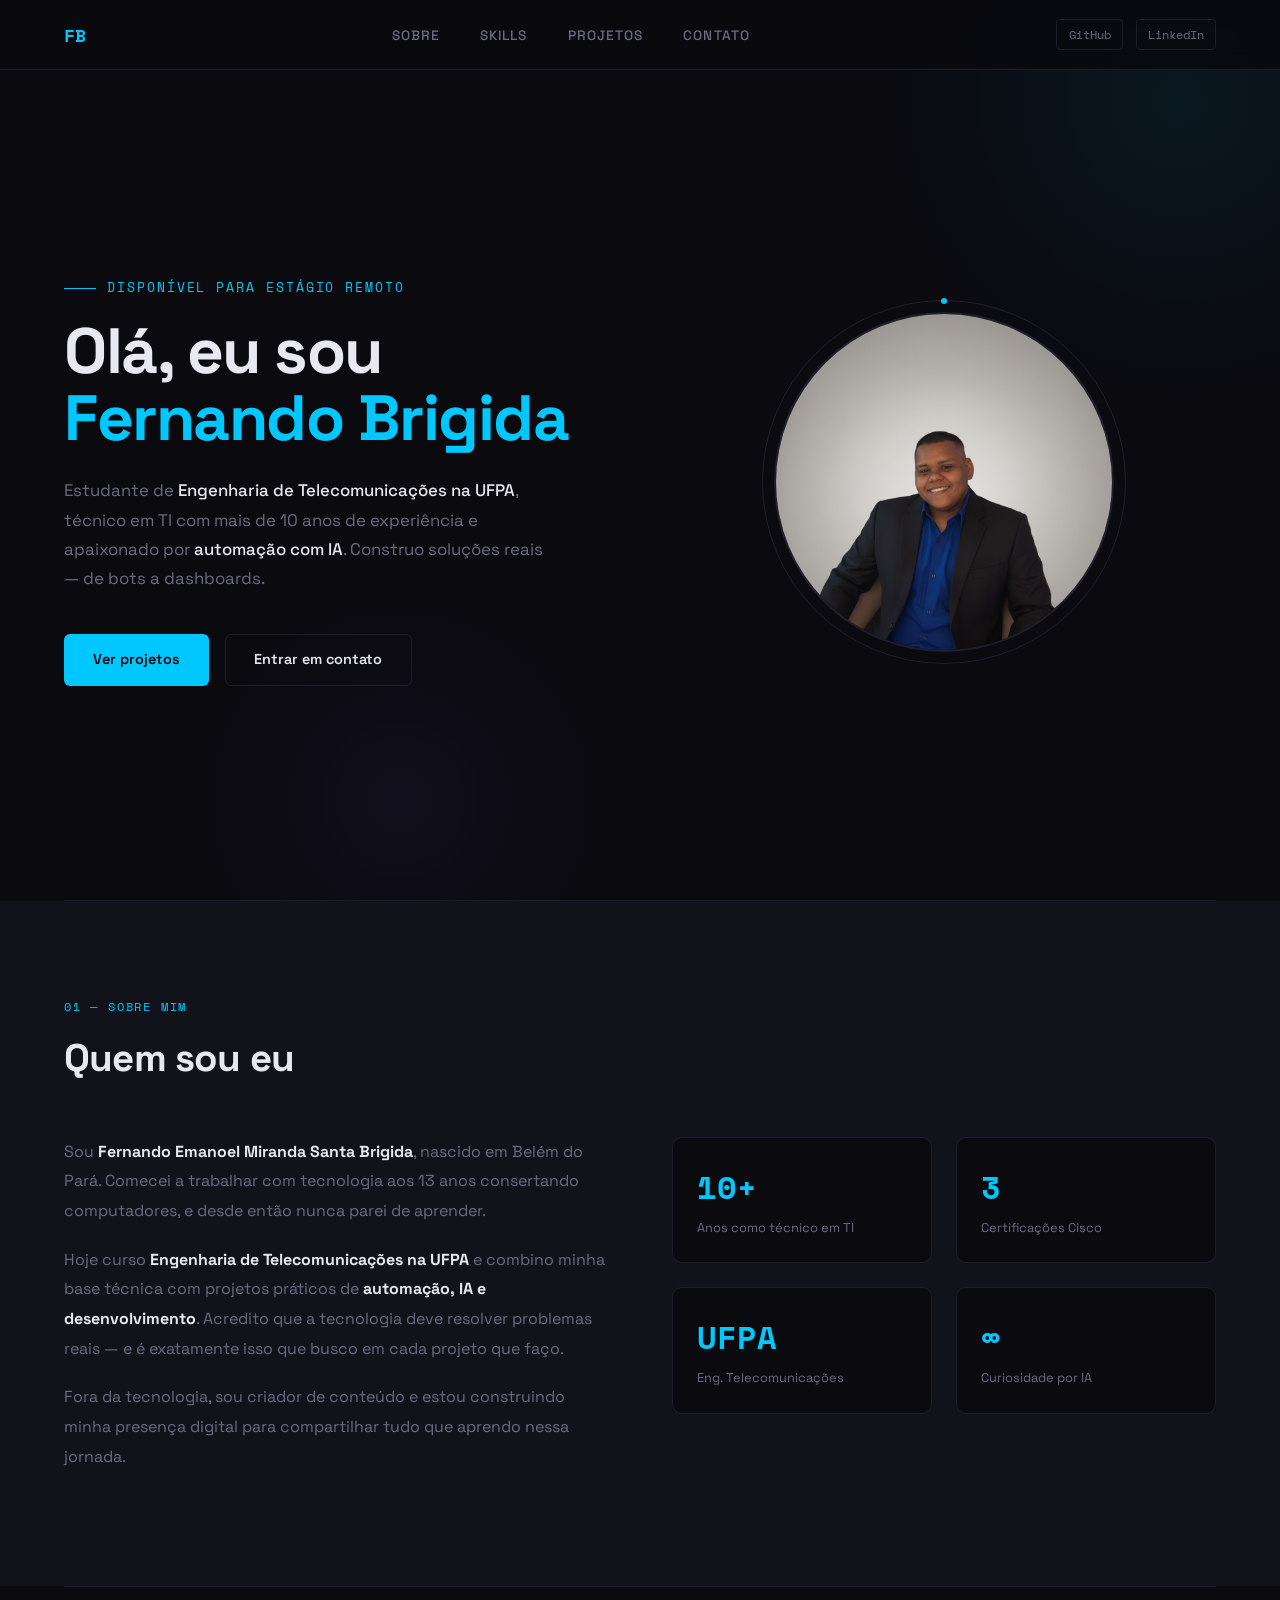
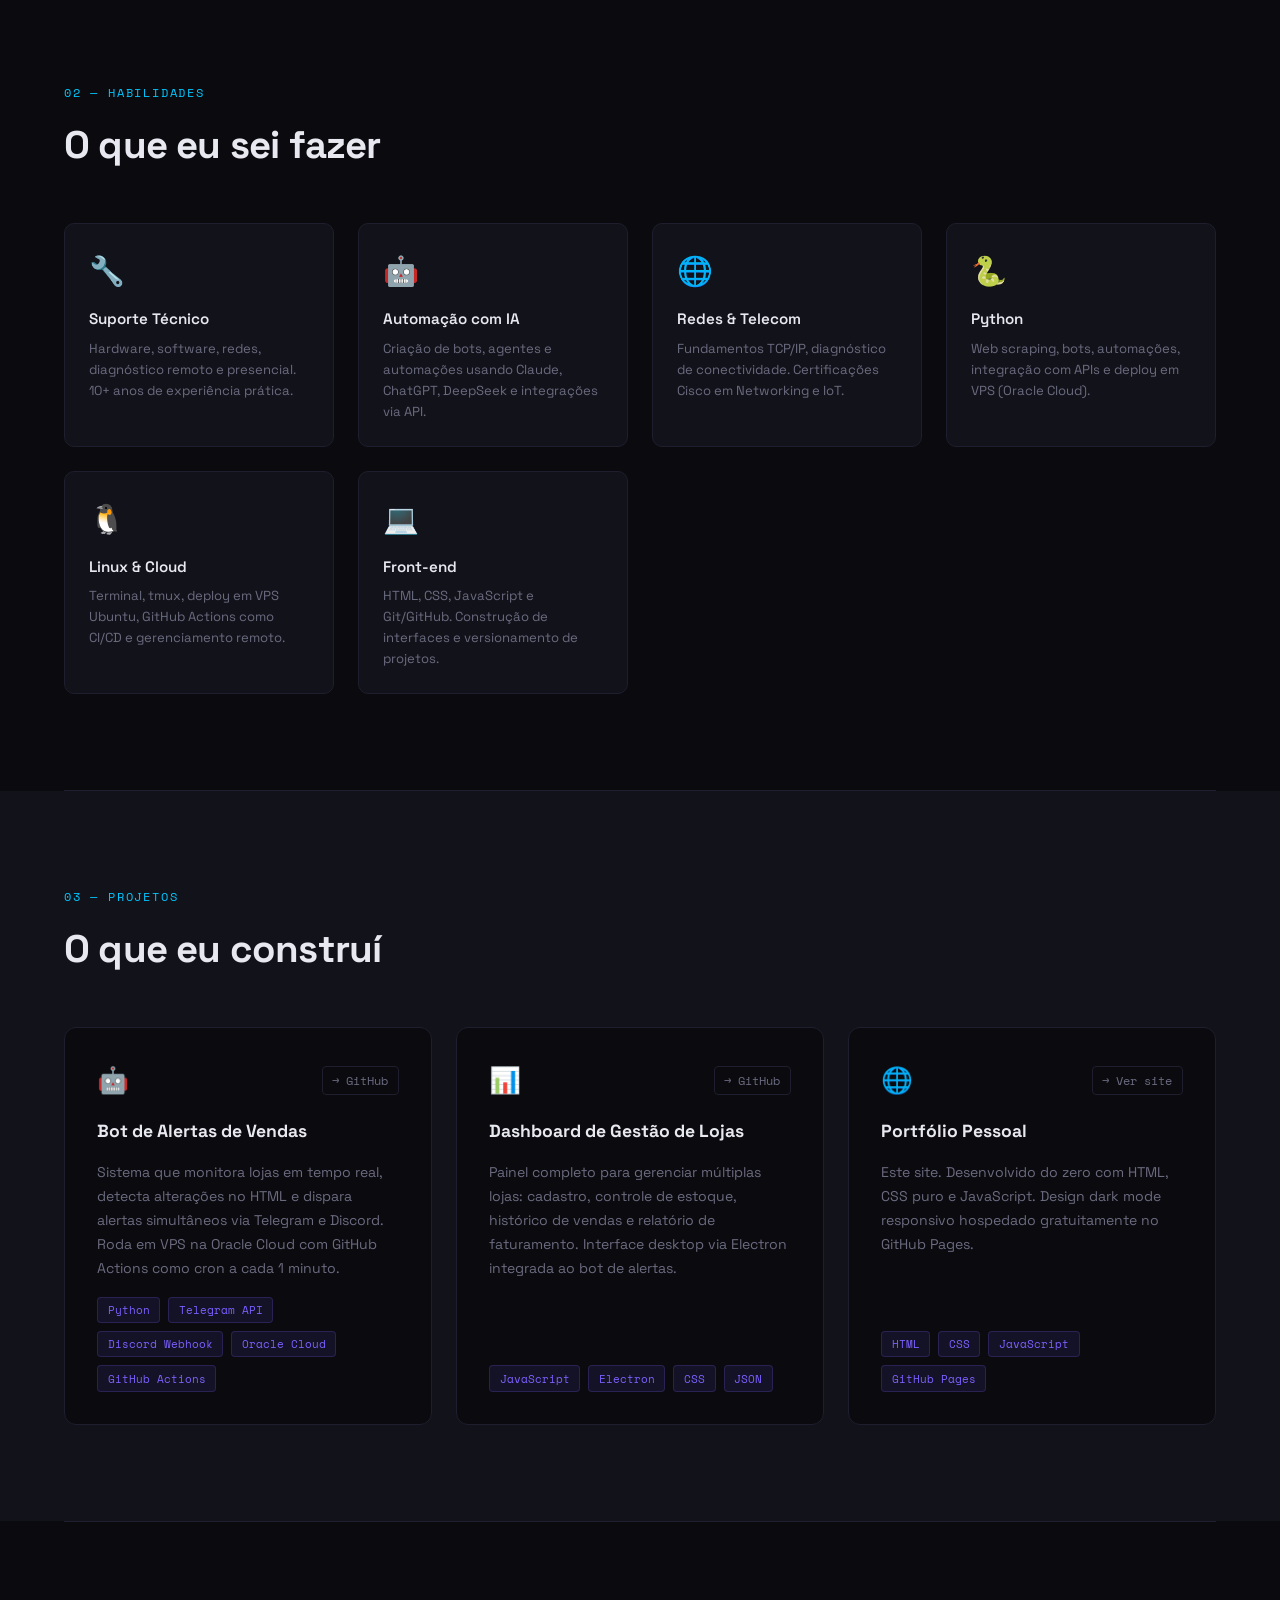
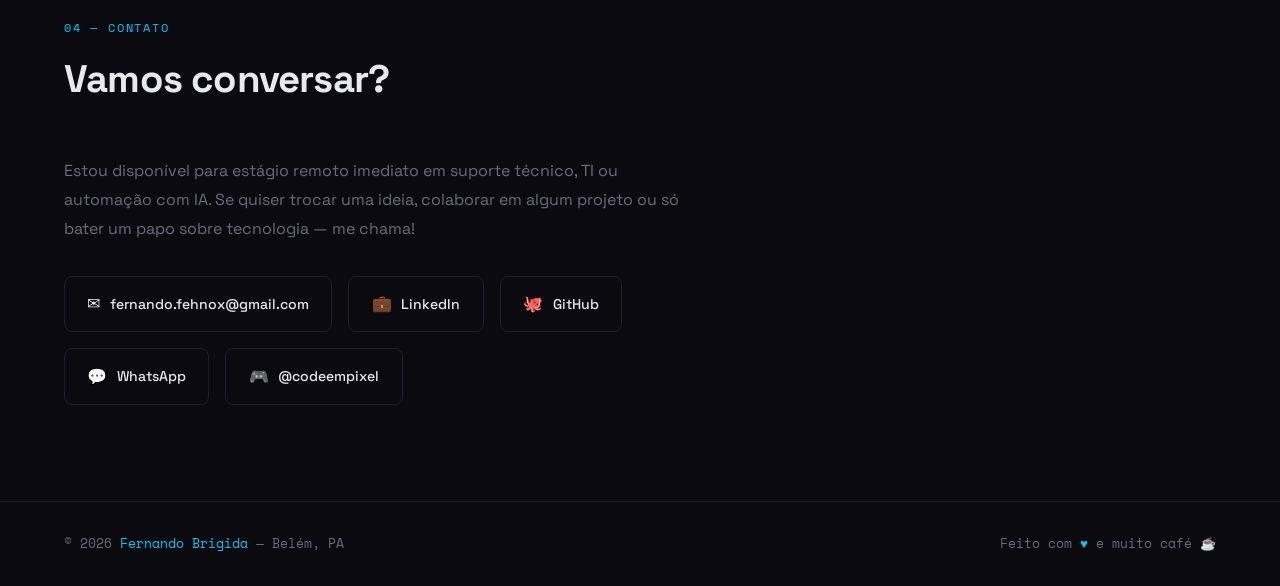
==== commit 99a871a5: "adicionado minha página mais  o botão nno portifolio para maior intendimento" ====
--- a/index.html
+++ b/index.html
@@ -7,6 +7,7 @@
   <link rel="preconnect" href="https://fonts.googleapis.com" />
   <link href="https://fonts.googleapis.com/css2?family=Space+Grotesk:wght@300;400;500;600;700&family=Space+Mono:wght@400;700&display=swap" rel="stylesheet" />
   <link rel="stylesheet" href="style.css" />
+  <link rel="icon" type="image/x-icon" href="Assets/avatar (1).ico" />
 </head>
 <body>
 
@@ -200,6 +201,7 @@
       </div>
 
     </div>
+    
   </section>
 
   <div class="divider"></div>
@@ -225,6 +227,9 @@
         <a href="https://wa.me/5591980102718" target="_blank" class="contact-link">
           <span class="icon">💬</span> WhatsApp
         </a>
+        <a href="/links" target="_blank" class="contact-link">
+        <span class="icon">🎮</span> @codeempixel
+        </a>
       </div>
     </div>
   </section>
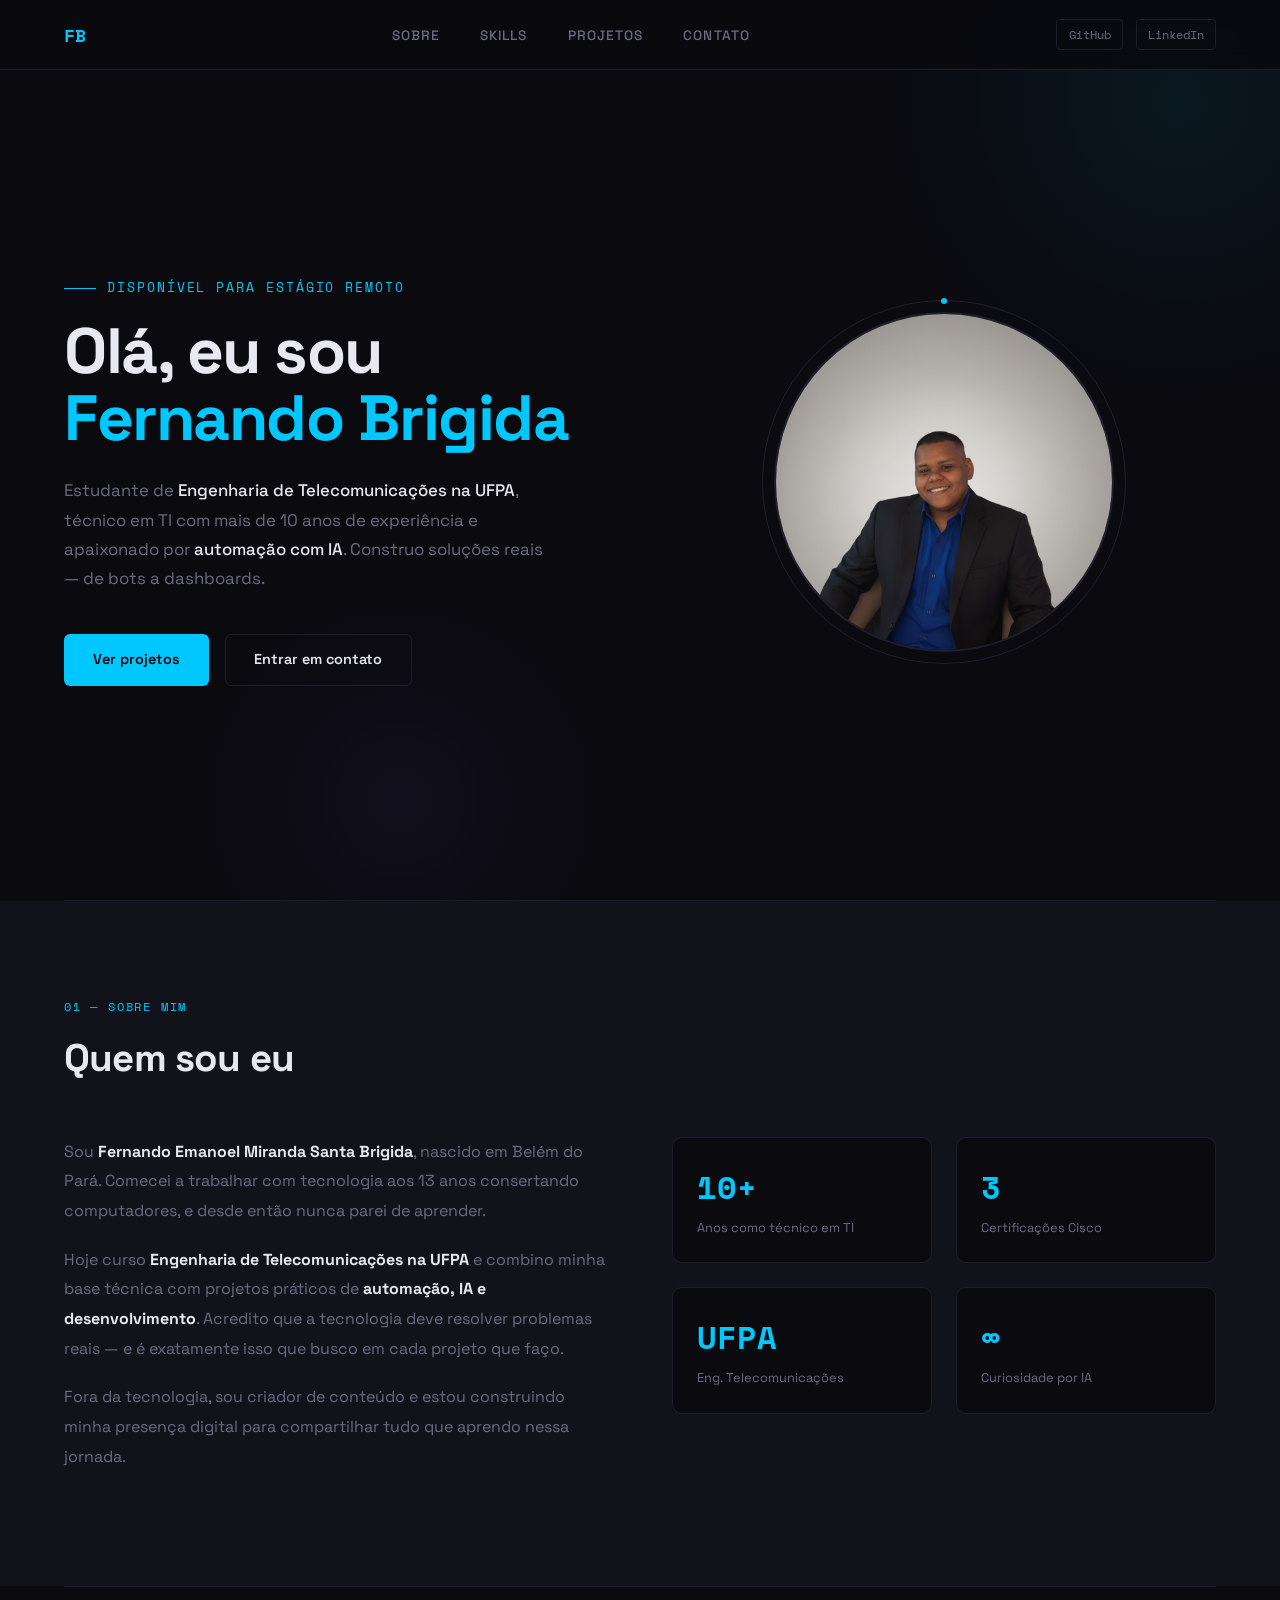
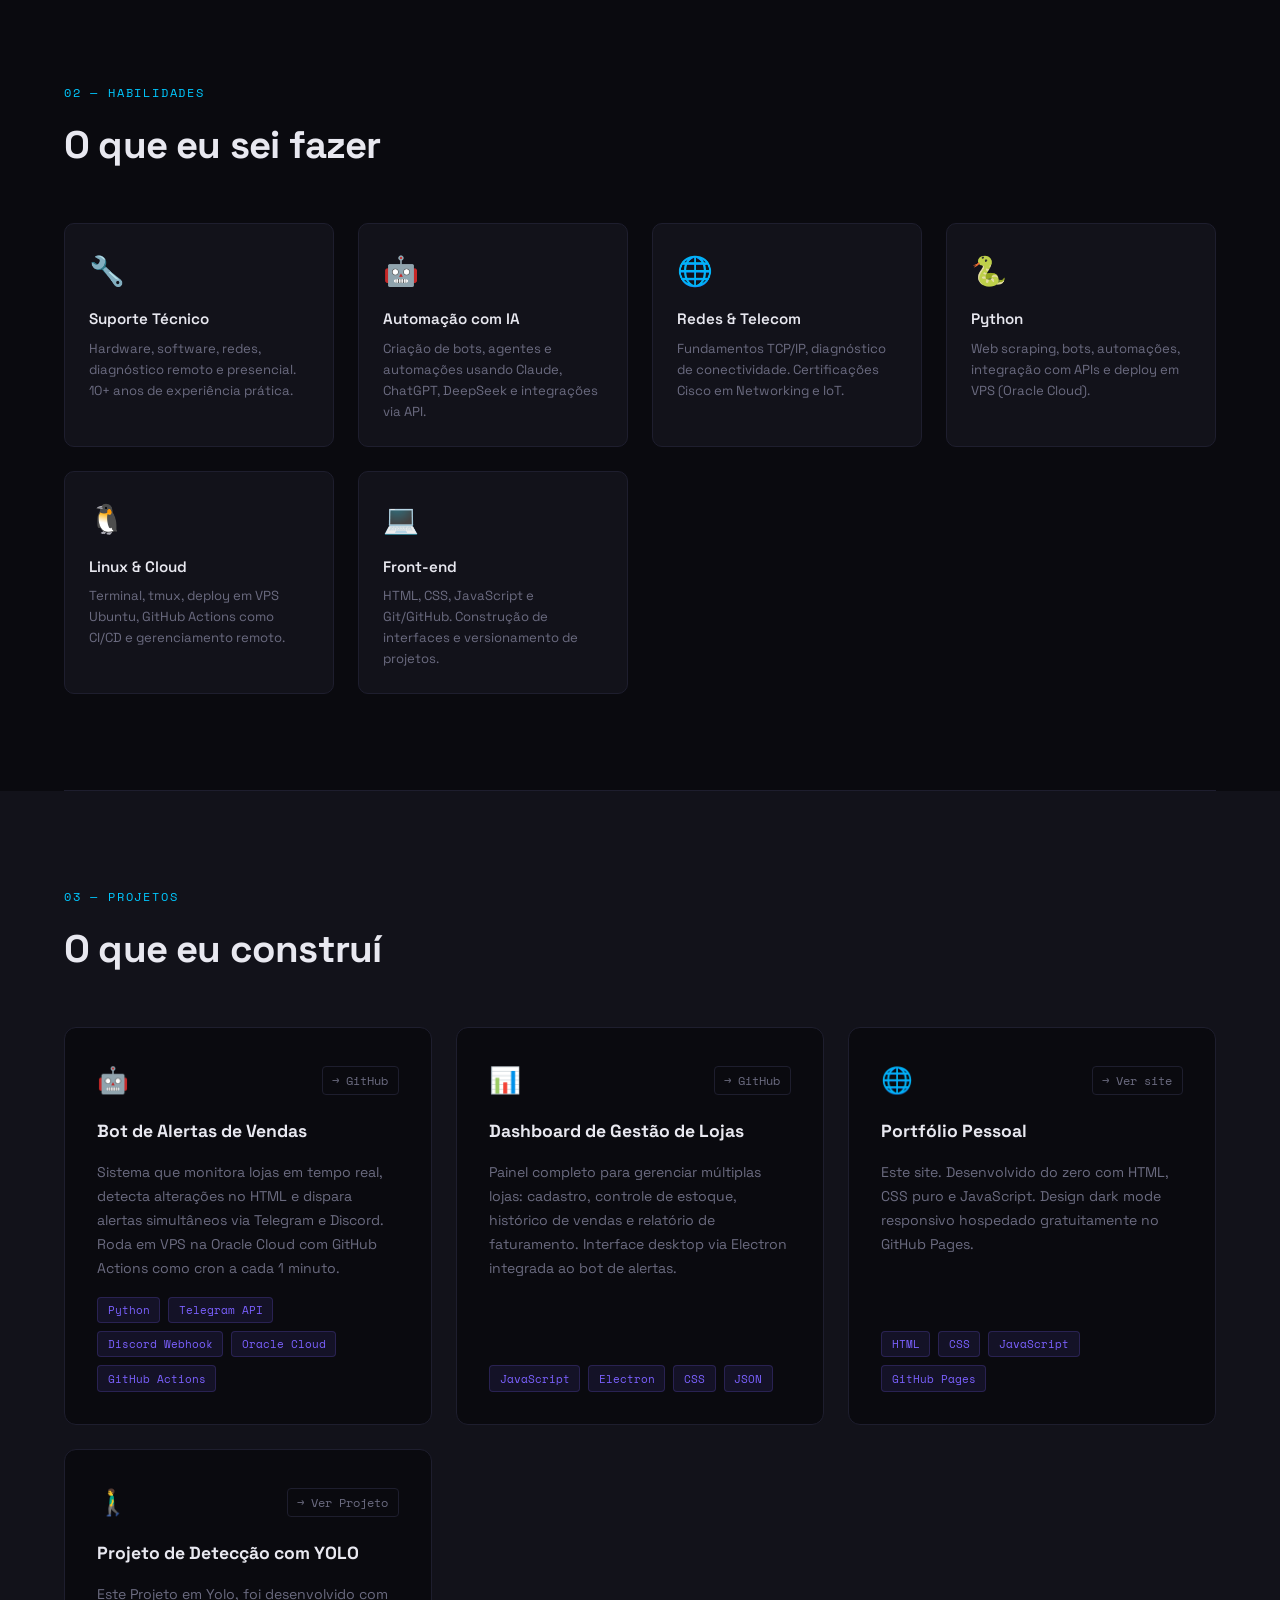
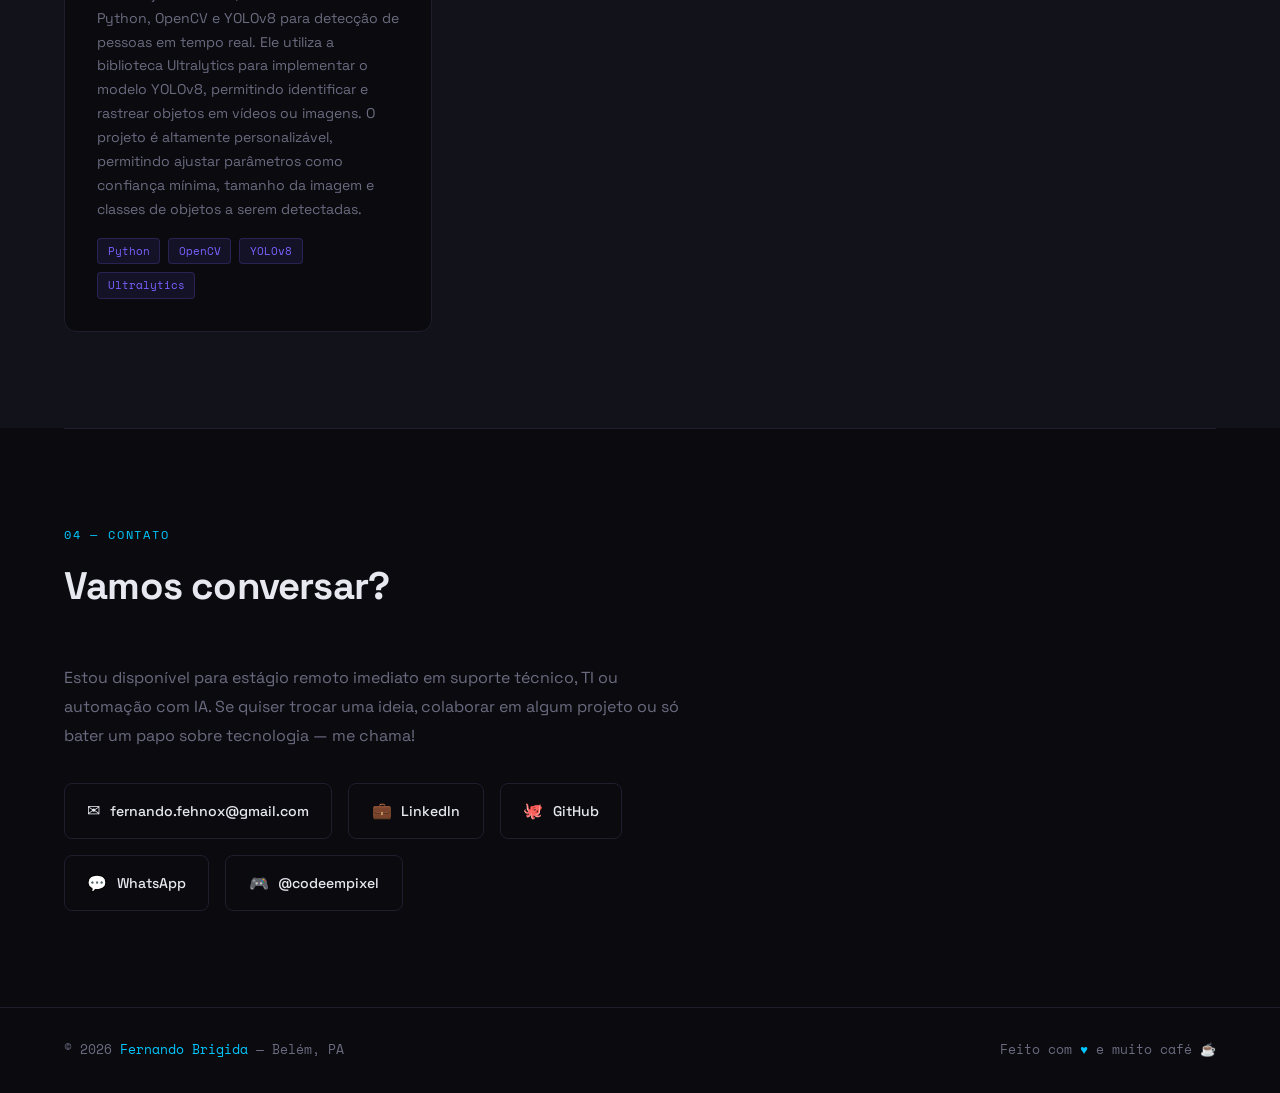
==== commit 0b9101ea: "add nova area de projeto ali no dasboard da página" ====
--- a/index.html
+++ b/index.html
@@ -200,6 +200,36 @@
         </div>
       </div>
 
+
+      
+
+       <div class="project-card">
+        <div class="project-header">
+          <div class="project-icon">🚶‍♂️</div>
+          <a href="https://github.com/fehnox/trabalhoFacul" target="_blank" class="project-link">→ Ver Projeto</a>
+        </div>
+        <div class="project-title">Projeto de Detecção com YOLO</div>
+        <div class="project-desc">
+         Este Projeto em Yolo, foi desenvolvido com Python, OpenCV e YOLOv8 para detecção de pessoas em tempo real. Ele utiliza a biblioteca Ultralytics para implementar o modelo YOLOv8, permitindo identificar e rastrear objetos em vídeos ou imagens. O projeto é altamente personalizável, permitindo ajustar parâmetros como confiança mínima, tamanho da imagem e classes de objetos a serem detectadas.
+        </div>
+        <div class="project-tags">
+          <span class="tag">Python</span>
+          <span class="tag">OpenCV</span>
+          <span class="tag">YOLOv8</span>
+          <span class="tag">Ultralytics</span>
+        </div>
+      </div>
+
+
+
+
+
+
+
+
+
+
+
     </div>
     
   </section>
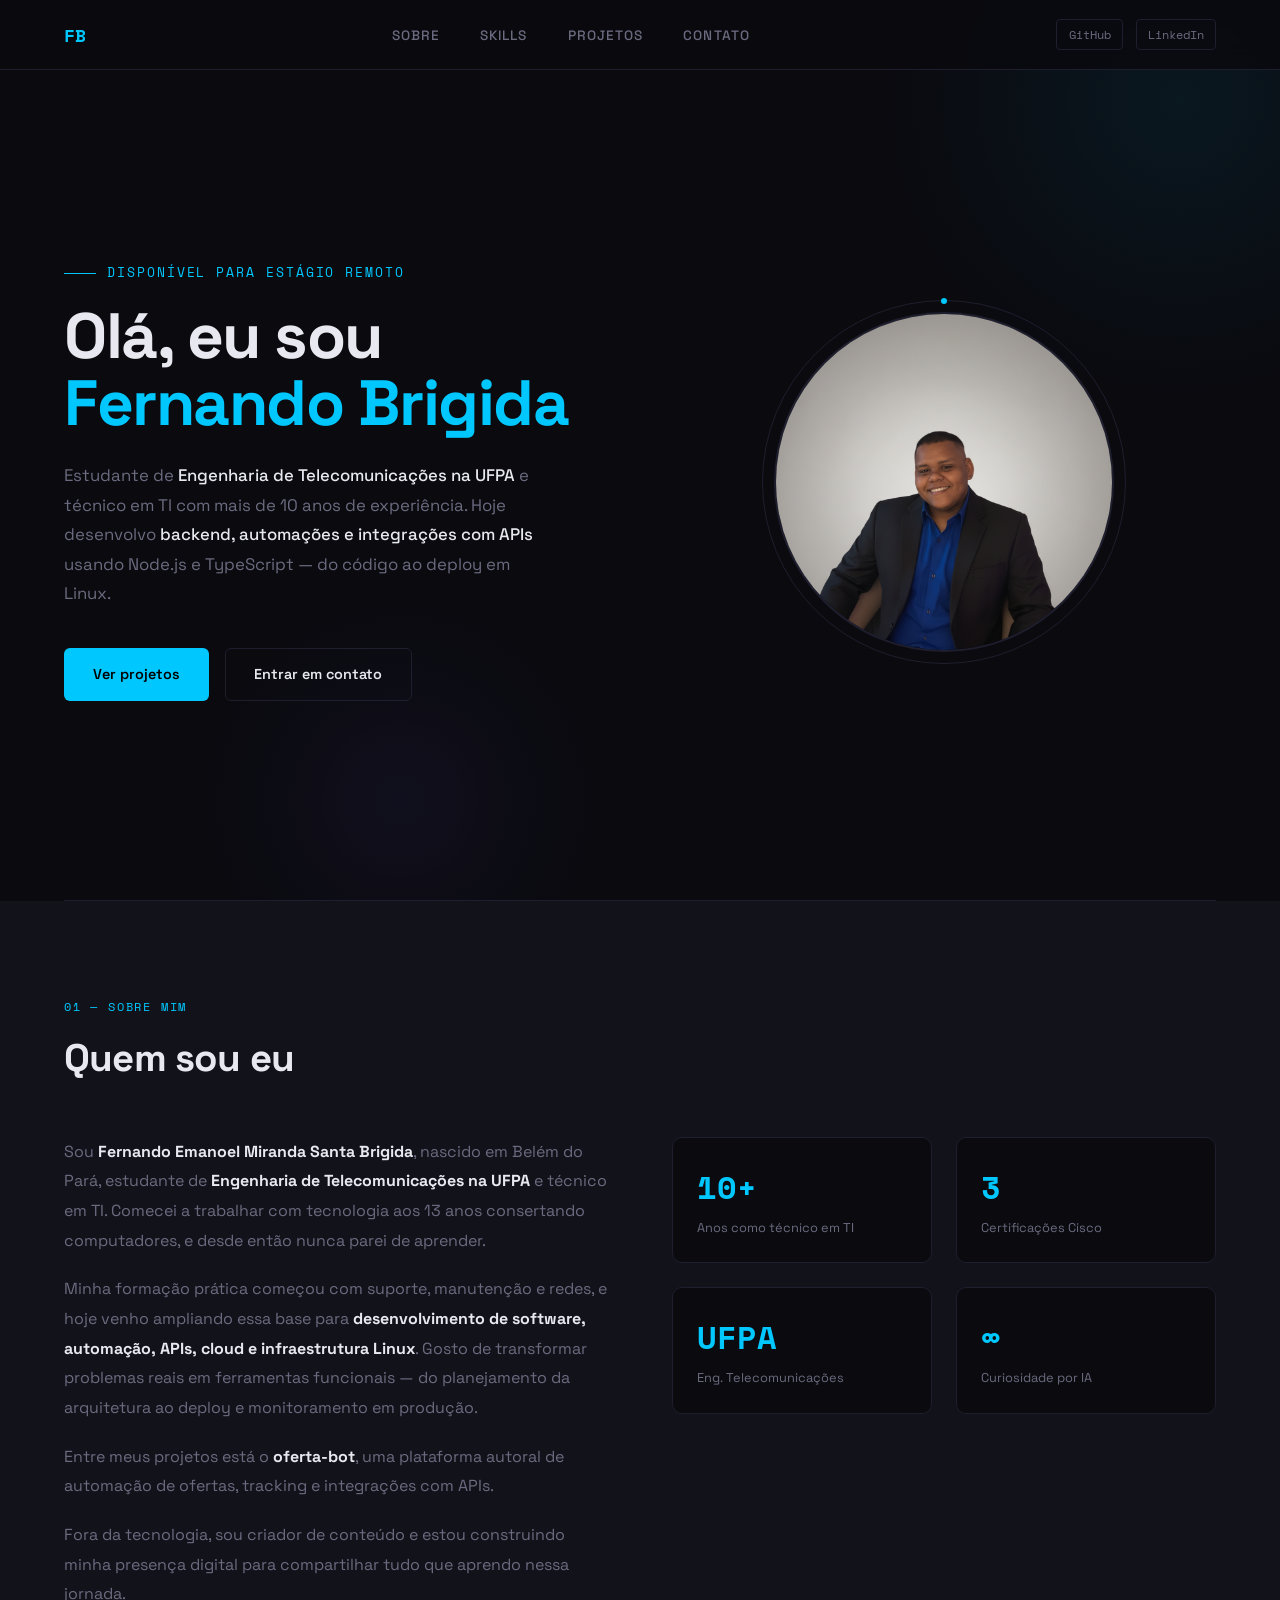
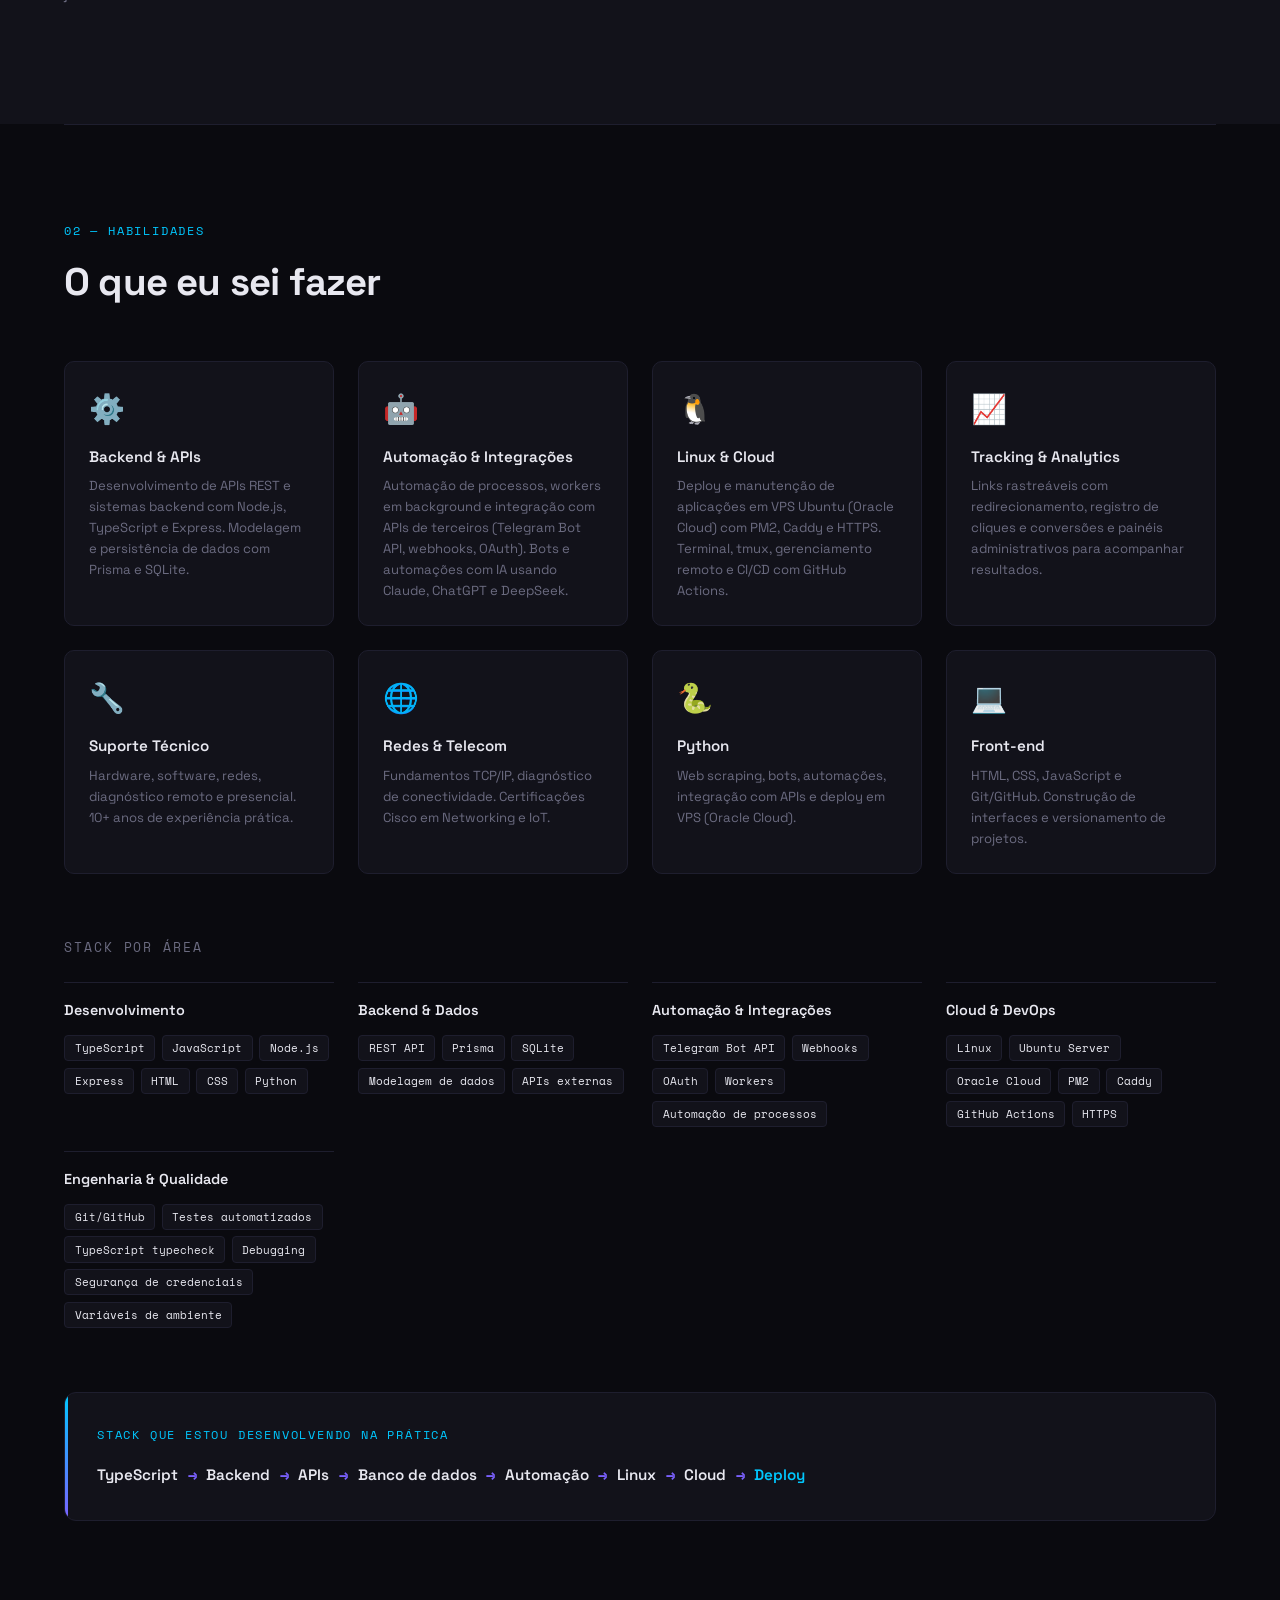
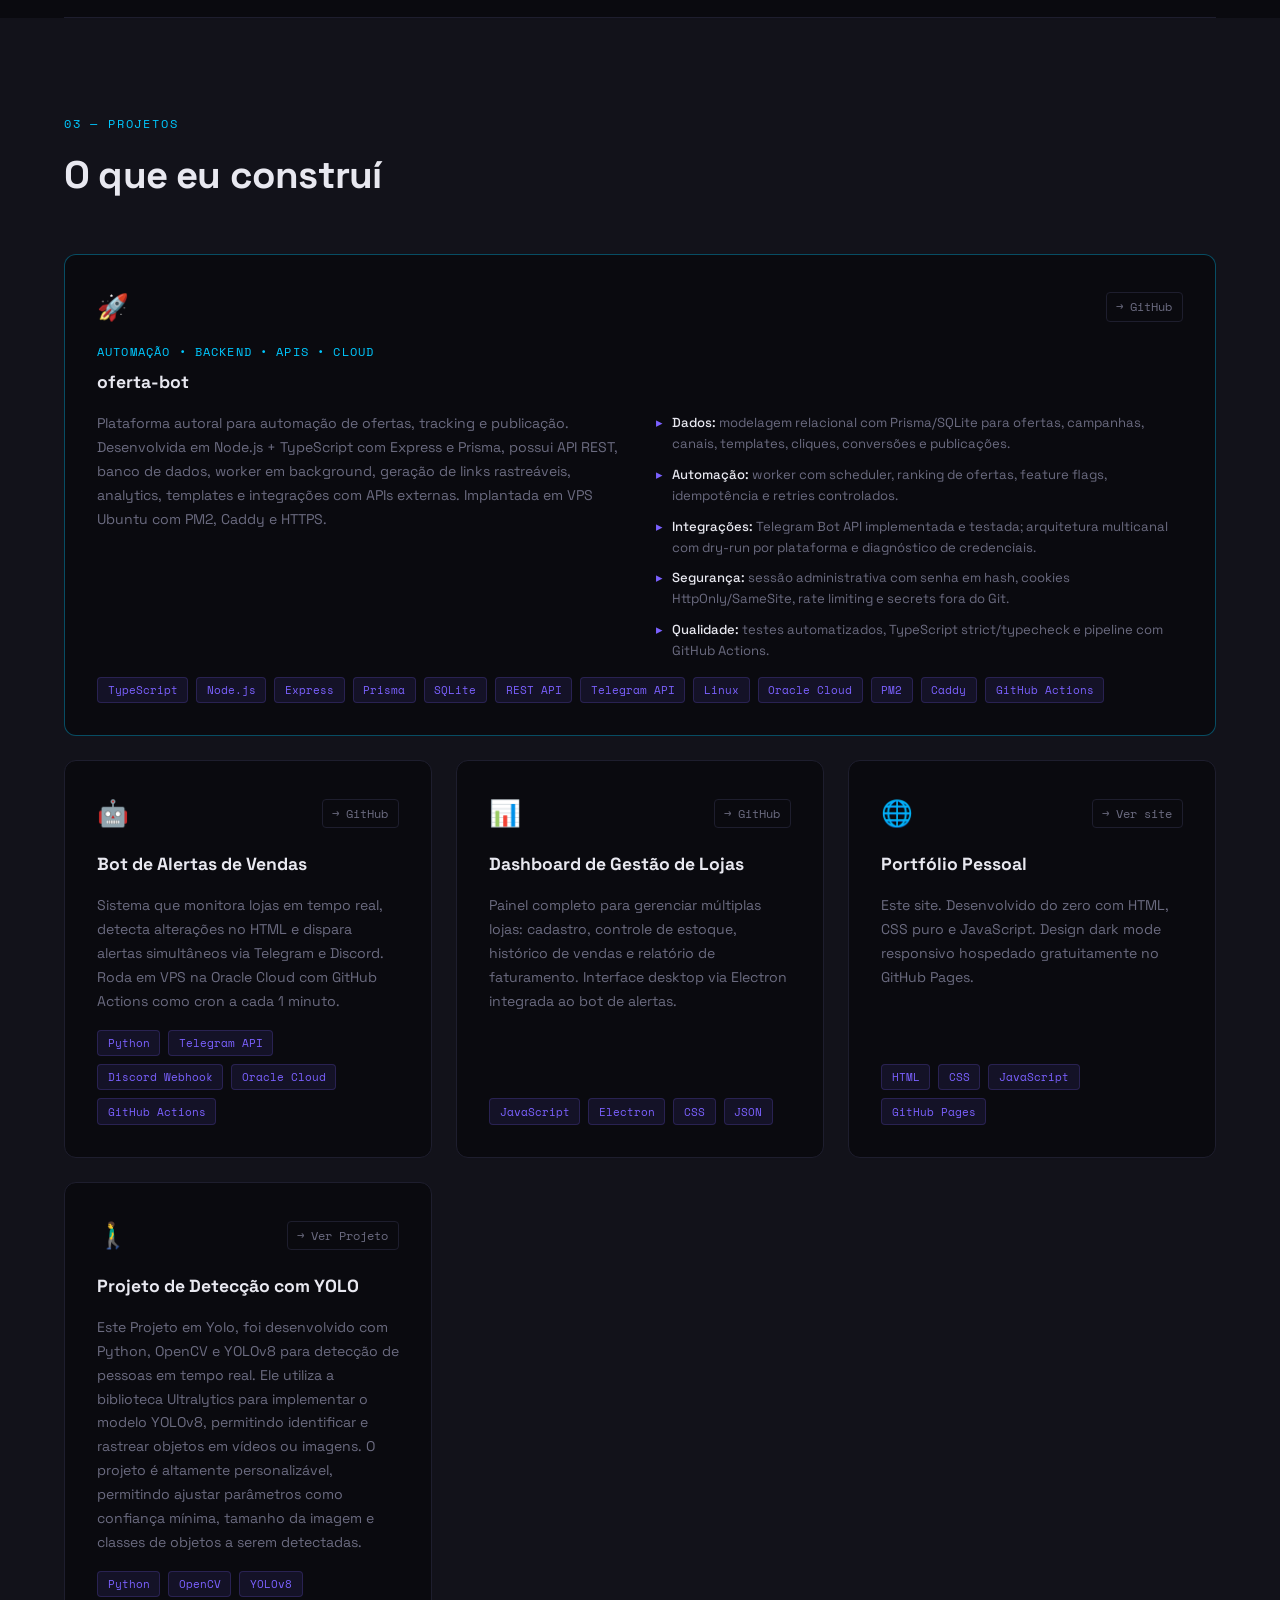
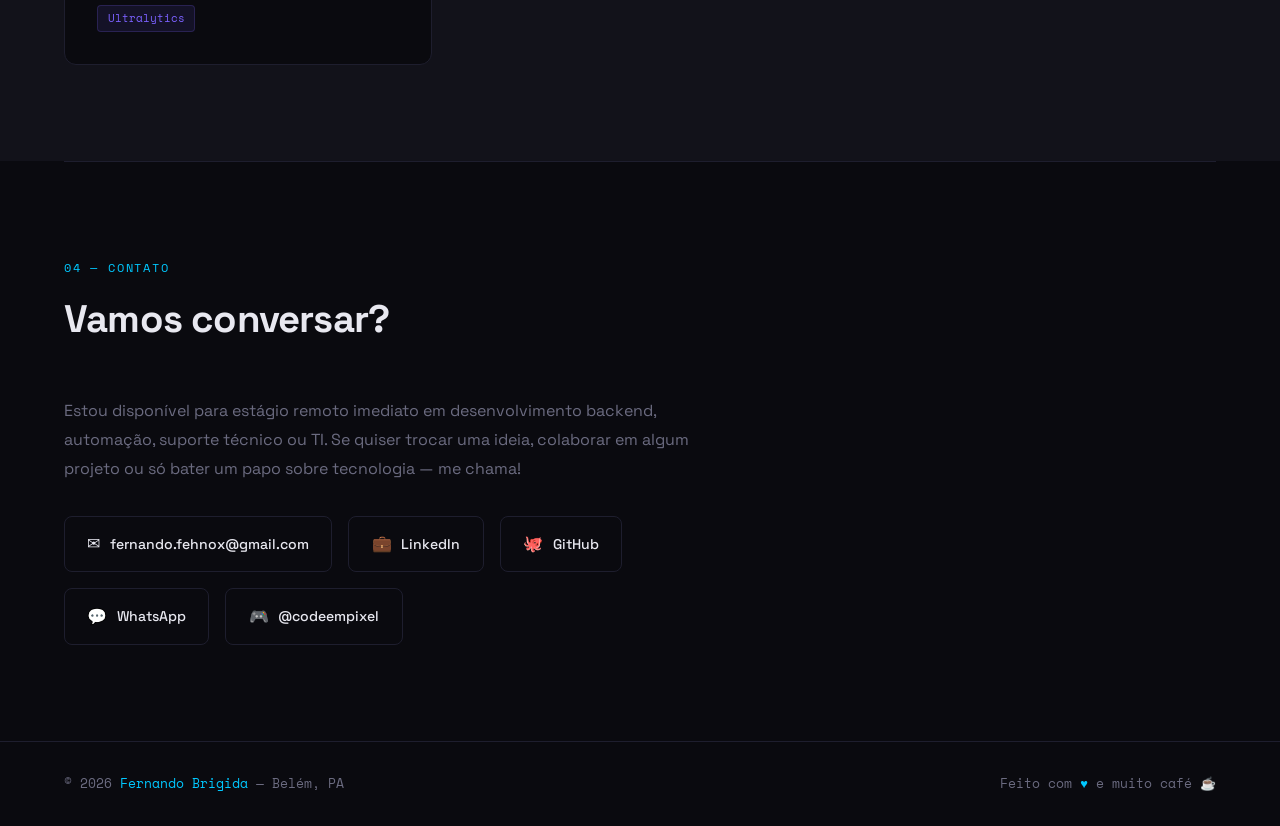
==== commit 52d57999: "feat: showcase offer bot and technical skills Co-Authored-By: Claude Opus 5.5 <noreply@anthropic.com" ====
--- a/index.html
+++ b/index.html
@@ -3,7 +3,15 @@
 <head>
   <meta charset="UTF-8" />
   <meta name="viewport" content="width=device-width, initial-scale=1.0" />
-  <title>Fernando Brigida</title>
+  <title>Fernando Brigida — Desenvolvedor Backend, Automação e Cloud</title>
+  <meta name="description" content="Portfólio de Fernando Brigida, estudante de Engenharia de Telecomunicações na UFPA e técnico em TI. Desenvolvimento backend com Node.js e TypeScript, APIs, automação, Linux e cloud." />
+  <meta name="author" content="Fernando Brigida" />
+  <meta property="og:type" content="website" />
+  <meta property="og:url" content="https://fehnox.github.io/" />
+  <meta property="og:title" content="Fernando Brigida — Desenvolvedor Backend, Automação e Cloud" />
+  <meta property="og:description" content="Estudante de Engenharia de Telecomunicações na UFPA e técnico em TI. Projetos com Node.js, TypeScript, APIs REST, automação, Linux e deploy em cloud." />
+  <meta property="og:image" content="https://fehnox.github.io/Assets/download.png" />
+  <meta property="og:locale" content="pt_BR" />
   <link rel="preconnect" href="https://fonts.googleapis.com" />
   <link href="https://fonts.googleapis.com/css2?family=Space+Grotesk:wght@300;400;500;600;700&family=Space+Mono:wght@400;700&display=swap" rel="stylesheet" />
   <link rel="stylesheet" href="style.css" />
@@ -41,7 +49,7 @@
       <div class="hero-tag">Disponível para estágio remoto</div>
       <h1>Olá, eu sou<br /><span class="accent">Fernando Brigida</span></h1>
       <p class="hero-desc">
-        Estudante de <strong>Engenharia de Telecomunicações na UFPA</strong>, técnico em TI com mais de 10 anos de experiência e apaixonado por <strong>automação com IA</strong>. Construo soluções reais — de bots a dashboards.
+        Estudante de <strong>Engenharia de Telecomunicações na UFPA</strong> e técnico em TI com mais de 10 anos de experiência. Hoje desenvolvo <strong>backend, automações e integrações com APIs</strong> usando Node.js e TypeScript — do código ao deploy em Linux.
       </p>
       <div class="hero-btns">
         <a href="#projects" class="btn btn-primary">Ver projetos</a>
@@ -70,10 +78,13 @@
     <div class="about-grid">
       <div class="about-text">
         <p>
-          Sou <strong>Fernando Emanoel Miranda Santa Brigida</strong>, nascido em Belém do Pará. Comecei a trabalhar com tecnologia aos 13 anos consertando computadores, e desde então nunca parei de aprender.
+          Sou <strong>Fernando Emanoel Miranda Santa Brigida</strong>, nascido em Belém do Pará, estudante de <strong>Engenharia de Telecomunicações na UFPA</strong> e técnico em TI. Comecei a trabalhar com tecnologia aos 13 anos consertando computadores, e desde então nunca parei de aprender.
         </p>
         <p>
-          Hoje curso <strong>Engenharia de Telecomunicações na UFPA</strong> e combino minha base técnica com projetos práticos de <strong>automação, IA e desenvolvimento</strong>. Acredito que a tecnologia deve resolver problemas reais — e é exatamente isso que busco em cada projeto que faço.
+          Minha formação prática começou com suporte, manutenção e redes, e hoje venho ampliando essa base para <strong>desenvolvimento de software, automação, APIs, cloud e infraestrutura Linux</strong>. Gosto de transformar problemas reais em ferramentas funcionais — do planejamento da arquitetura ao deploy e monitoramento em produção.
+        </p>
+        <p>
+          Entre meus projetos está o <strong>oferta-bot</strong>, uma plataforma autoral de automação de ofertas, tracking e integrações com APIs.
         </p>
         <p>
           Fora da tecnologia, sou criador de conteúdo e estou construindo minha presença digital para compartilhar tudo que aprendo nessa jornada.
@@ -108,16 +119,31 @@
     <h2 class="section-title">O que eu sei fazer</h2>
     <div class="skills-grid">
       <div class="skill-card">
+        <div class="skill-icon">⚙️</div>
+        <div class="skill-name">Backend & APIs</div>
+        <div class="skill-desc">Desenvolvimento de APIs REST e sistemas backend com Node.js, TypeScript e Express. Modelagem e persistência de dados com Prisma e SQLite.</div>
+      </div>
+      <div class="skill-card">
+        <div class="skill-icon">🤖</div>
+        <div class="skill-name">Automação & Integrações</div>
+        <div class="skill-desc">Automação de processos, workers em background e integração com APIs de terceiros (Telegram Bot API, webhooks, OAuth). Bots e automações com IA usando Claude, ChatGPT e DeepSeek.</div>
+      </div>
+      <div class="skill-card">
+        <div class="skill-icon">🐧</div>
+        <div class="skill-name">Linux & Cloud</div>
+        <div class="skill-desc">Deploy e manutenção de aplicações em VPS Ubuntu (Oracle Cloud) com PM2, Caddy e HTTPS. Terminal, tmux, gerenciamento remoto e CI/CD com GitHub Actions.</div>
+      </div>
+      <div class="skill-card">
+        <div class="skill-icon">📈</div>
+        <div class="skill-name">Tracking & Analytics</div>
+        <div class="skill-desc">Links rastreáveis com redirecionamento, registro de cliques e conversões e painéis administrativos para acompanhar resultados.</div>
+      </div>
+      <div class="skill-card">
         <div class="skill-icon">🔧</div>
         <div class="skill-name">Suporte Técnico</div>
         <div class="skill-desc">Hardware, software, redes, diagnóstico remoto e presencial. 10+ anos de experiência prática.</div>
       </div>
       <div class="skill-card">
-        <div class="skill-icon">🤖</div>
-        <div class="skill-name">Automação com IA</div>
-        <div class="skill-desc">Criação de bots, agentes e automações usando Claude, ChatGPT, DeepSeek e integrações via API.</div>
-      </div>
-      <div class="skill-card">
         <div class="skill-icon">🌐</div>
         <div class="skill-name">Redes & Telecom</div>
         <div class="skill-desc">Fundamentos TCP/IP, diagnóstico de conectividade. Certificações Cisco em Networking e IoT.</div>
@@ -128,15 +154,85 @@
         <div class="skill-desc">Web scraping, bots, automações, integração com APIs e deploy em VPS (Oracle Cloud).</div>
       </div>
       <div class="skill-card">
-        <div class="skill-icon">🐧</div>
-        <div class="skill-name">Linux & Cloud</div>
-        <div class="skill-desc">Terminal, tmux, deploy em VPS Ubuntu, GitHub Actions como CI/CD e gerenciamento remoto.</div>
-      </div>
-      <div class="skill-card">
         <div class="skill-icon">💻</div>
         <div class="skill-name">Front-end</div>
         <div class="skill-desc">HTML, CSS, JavaScript e Git/GitHub. Construção de interfaces e versionamento de projetos.</div>
       </div>
+    </div>
+
+    <!-- Stack por área -->
+    <h3 class="sub-title">Stack por área</h3>
+    <div class="skill-groups">
+      <div class="skill-group">
+        <div class="skill-group-title">Desenvolvimento</div>
+        <div class="chips">
+          <span class="chip">TypeScript</span>
+          <span class="chip">JavaScript</span>
+          <span class="chip">Node.js</span>
+          <span class="chip">Express</span>
+          <span class="chip">HTML</span>
+          <span class="chip">CSS</span>
+          <span class="chip">Python</span>
+        </div>
+      </div>
+      <div class="skill-group">
+        <div class="skill-group-title">Backend & Dados</div>
+        <div class="chips">
+          <span class="chip">REST API</span>
+          <span class="chip">Prisma</span>
+          <span class="chip">SQLite</span>
+          <span class="chip">Modelagem de dados</span>
+          <span class="chip">APIs externas</span>
+        </div>
+      </div>
+      <div class="skill-group">
+        <div class="skill-group-title">Automação & Integrações</div>
+        <div class="chips">
+          <span class="chip">Telegram Bot API</span>
+          <span class="chip">Webhooks</span>
+          <span class="chip">OAuth</span>
+          <span class="chip">Workers</span>
+          <span class="chip">Automação de processos</span>
+        </div>
+      </div>
+      <div class="skill-group">
+        <div class="skill-group-title">Cloud & DevOps</div>
+        <div class="chips">
+          <span class="chip">Linux</span>
+          <span class="chip">Ubuntu Server</span>
+          <span class="chip">Oracle Cloud</span>
+          <span class="chip">PM2</span>
+          <span class="chip">Caddy</span>
+          <span class="chip">GitHub Actions</span>
+          <span class="chip">HTTPS</span>
+        </div>
+      </div>
+      <div class="skill-group">
+        <div class="skill-group-title">Engenharia & Qualidade</div>
+        <div class="chips">
+          <span class="chip">Git/GitHub</span>
+          <span class="chip">Testes automatizados</span>
+          <span class="chip">TypeScript typecheck</span>
+          <span class="chip">Debugging</span>
+          <span class="chip">Segurança de credenciais</span>
+          <span class="chip">Variáveis de ambiente</span>
+        </div>
+      </div>
+    </div>
+
+    <!-- Evolução da stack -->
+    <div class="stack-flow">
+      <div class="stack-flow-label">Stack que estou desenvolvendo na prática</div>
+      <ol class="flow-steps">
+        <li class="flow-step">TypeScript</li>
+        <li class="flow-step">Backend</li>
+        <li class="flow-step">APIs</li>
+        <li class="flow-step">Banco de dados</li>
+        <li class="flow-step">Automação</li>
+        <li class="flow-step">Linux</li>
+        <li class="flow-step">Cloud</li>
+        <li class="flow-step">Deploy</li>
+      </ol>
     </div>
   </section>
 
@@ -147,6 +243,41 @@
     <div class="section-label">03 — projetos</div>
     <h2 class="section-title">O que eu construí</h2>
     <div class="projects-grid">
+
+      <div class="project-card project-featured">
+        <div class="project-header">
+          <div class="project-icon">🚀</div>
+          <a href="https://github.com/fehnox/oferta-bot" target="_blank" rel="noopener" class="project-link">→ GitHub</a>
+        </div>
+        <div class="project-category">Automação • Backend • APIs • Cloud</div>
+        <div class="project-title">oferta-bot</div>
+        <div class="project-body">
+          <div class="project-desc">
+            Plataforma autoral para automação de ofertas, tracking e publicação. Desenvolvida em Node.js + TypeScript com Express e Prisma, possui API REST, banco de dados, worker em background, geração de links rastreáveis, analytics, templates e integrações com APIs externas. Implantada em VPS Ubuntu com PM2, Caddy e HTTPS.
+          </div>
+          <ul class="project-highlights">
+            <li><strong>Dados:</strong> modelagem relacional com Prisma/SQLite para ofertas, campanhas, canais, templates, cliques, conversões e publicações.</li>
+            <li><strong>Automação:</strong> worker com scheduler, ranking de ofertas, feature flags, idempotência e retries controlados.</li>
+            <li><strong>Integrações:</strong> Telegram Bot API implementada e testada; arquitetura multicanal com dry-run por plataforma e diagnóstico de credenciais.</li>
+            <li><strong>Segurança:</strong> sessão administrativa com senha em hash, cookies HttpOnly/SameSite, rate limiting e secrets fora do Git.</li>
+            <li><strong>Qualidade:</strong> testes automatizados, TypeScript strict/typecheck e pipeline com GitHub Actions.</li>
+          </ul>
+        </div>
+        <div class="project-tags">
+          <span class="tag">TypeScript</span>
+          <span class="tag">Node.js</span>
+          <span class="tag">Express</span>
+          <span class="tag">Prisma</span>
+          <span class="tag">SQLite</span>
+          <span class="tag">REST API</span>
+          <span class="tag">Telegram API</span>
+          <span class="tag">Linux</span>
+          <span class="tag">Oracle Cloud</span>
+          <span class="tag">PM2</span>
+          <span class="tag">Caddy</span>
+          <span class="tag">GitHub Actions</span>
+        </div>
+      </div>
 
       <div class="project-card">
         <div class="project-header">
@@ -242,7 +373,7 @@
     <h2 class="section-title">Vamos conversar?</h2>
     <div class="contact-inner">
       <p>
-        Estou disponível para estágio remoto imediato em suporte técnico, TI ou automação com IA. Se quiser trocar uma ideia, colaborar em algum projeto ou só bater um papo sobre tecnologia — me chama!
+        Estou disponível para estágio remoto imediato em desenvolvimento backend, automação, suporte técnico ou TI. Se quiser trocar uma ideia, colaborar em algum projeto ou só bater um papo sobre tecnologia — me chama!
       </p>
       <div class="contact-links">
         <a href="mailto:fernando.fehnox@gmail.com" class="contact-link">
--- a/style.css
+++ b/style.css
@@ -429,6 +429,100 @@
 .skill-name { font-weight: 600; font-size: 0.95rem; margin-bottom: 0.4rem; }
 .skill-desc { font-size: 0.82rem; color: var(--muted); line-height: 1.6; }
 
+.sub-title {
+  font-family: var(--font-mono);
+  font-size: 0.8rem;
+  font-weight: 400;
+  color: var(--muted);
+  letter-spacing: 0.15em;
+  text-transform: uppercase;
+  margin: 4rem 0 1.5rem;
+}
+
+.skill-groups {
+  display: grid;
+  grid-template-columns: repeat(auto-fit, minmax(220px, 1fr));
+  gap: 1.5rem;
+}
+
+.skill-group {
+  border-top: 1px solid var(--border);
+  padding-top: 1rem;
+  transition: border-color 0.2s;
+}
+.skill-group:hover { border-color: var(--accent); }
+
+.skill-group-title {
+  font-weight: 600;
+  font-size: 0.9rem;
+  margin-bottom: 0.8rem;
+}
+
+.chips {
+  display: flex;
+  flex-wrap: wrap;
+  gap: 0.4rem;
+}
+
+.chip {
+  font-family: var(--font-mono);
+  font-size: 0.7rem;
+  color: var(--text);
+  background: var(--surface);
+  border: 1px solid var(--border);
+  padding: 0.2rem 0.6rem;
+  border-radius: 4px;
+}
+
+/* ── STACK EM EVOLUÇÃO ── */
+.stack-flow {
+  margin-top: 4rem;
+  background: var(--surface);
+  border: 1px solid var(--border);
+  border-radius: 12px;
+  padding: 2rem;
+  position: relative;
+  overflow: hidden;
+}
+.stack-flow::before {
+  content: '';
+  position: absolute;
+  left: 0; top: 0; bottom: 0;
+  width: 3px;
+  background: linear-gradient(var(--accent), var(--accent2));
+}
+
+.stack-flow-label {
+  font-family: var(--font-mono);
+  font-size: 0.75rem;
+  color: var(--accent);
+  letter-spacing: 0.15em;
+  text-transform: uppercase;
+  margin-bottom: 1.2rem;
+}
+
+.flow-steps {
+  list-style: none;
+  display: flex;
+  flex-wrap: wrap;
+  align-items: center;
+  gap: 0.6rem;
+}
+
+.flow-step {
+  display: flex;
+  align-items: center;
+  gap: 0.6rem;
+  font-weight: 600;
+  font-size: 0.95rem;
+}
+.flow-step:not(:last-child)::after {
+  content: '→';
+  color: var(--accent2);
+  font-family: var(--font-mono);
+}
+.flow-step:last-child { color: var(--accent); }
+
 /* ── PROJETOS ── */
 #projects {
   background: var(--surface);
@@ -497,6 +591,49 @@
   flex-wrap: wrap;
   margin-top: auto;
 }
+
+/* Projeto em destaque (ocupa a linha inteira) */
+.project-featured {
+  grid-column: 1 / -1;
+  border-color: rgba(0, 200, 255, 0.35);
+}
+
+.project-category {
+  font-family: var(--font-mono);
+  font-size: 0.72rem;
+  color: var(--accent);
+  letter-spacing: 0.1em;
+  text-transform: uppercase;
+  margin-bottom: -0.6rem;
+}
+
+.project-body {
+  display: grid;
+  grid-template-columns: 1fr 1fr;
+  gap: 2rem;
+}
+
+.project-highlights {
+  list-style: none;
+  display: flex;
+  flex-direction: column;
+  gap: 0.6rem;
+}
+
+.project-highlights li {
+  font-size: 0.82rem;
+  color: var(--muted);
+  line-height: 1.6;
+  padding-left: 1rem;
+  position: relative;
+}
+.project-highlights li::before {
+  content: '▸';
+  position: absolute;
+  left: 0;
+  color: var(--accent2);
+}
+.project-highlights strong { color: var(--text); font-weight: 500; }
 
 .tag {
   font-family: var(--font-mono);
@@ -570,6 +707,7 @@
 @media (max-width: 900px) {
   .about-grid { grid-template-columns: 1fr; }
   #hero { grid-template-columns: 1fr; padding: 7rem 2rem 3rem; }
+  .project-body { grid-template-columns: 1fr; gap: 1.2rem; }
 }
 
 @media (max-width: 768px) {
@@ -591,6 +729,11 @@
 
   #about, #skills, #projects, #contact { padding: 4rem 1.5rem; }
 
+  .projects-grid { grid-template-columns: 1fr; }
+  .project-card { padding: 1.5rem; }
+  .stack-flow { padding: 1.5rem; }
+  .flow-step { font-size: 0.88rem; }
+
   footer {
     padding: 1.5rem;
     flex-direction: column;
